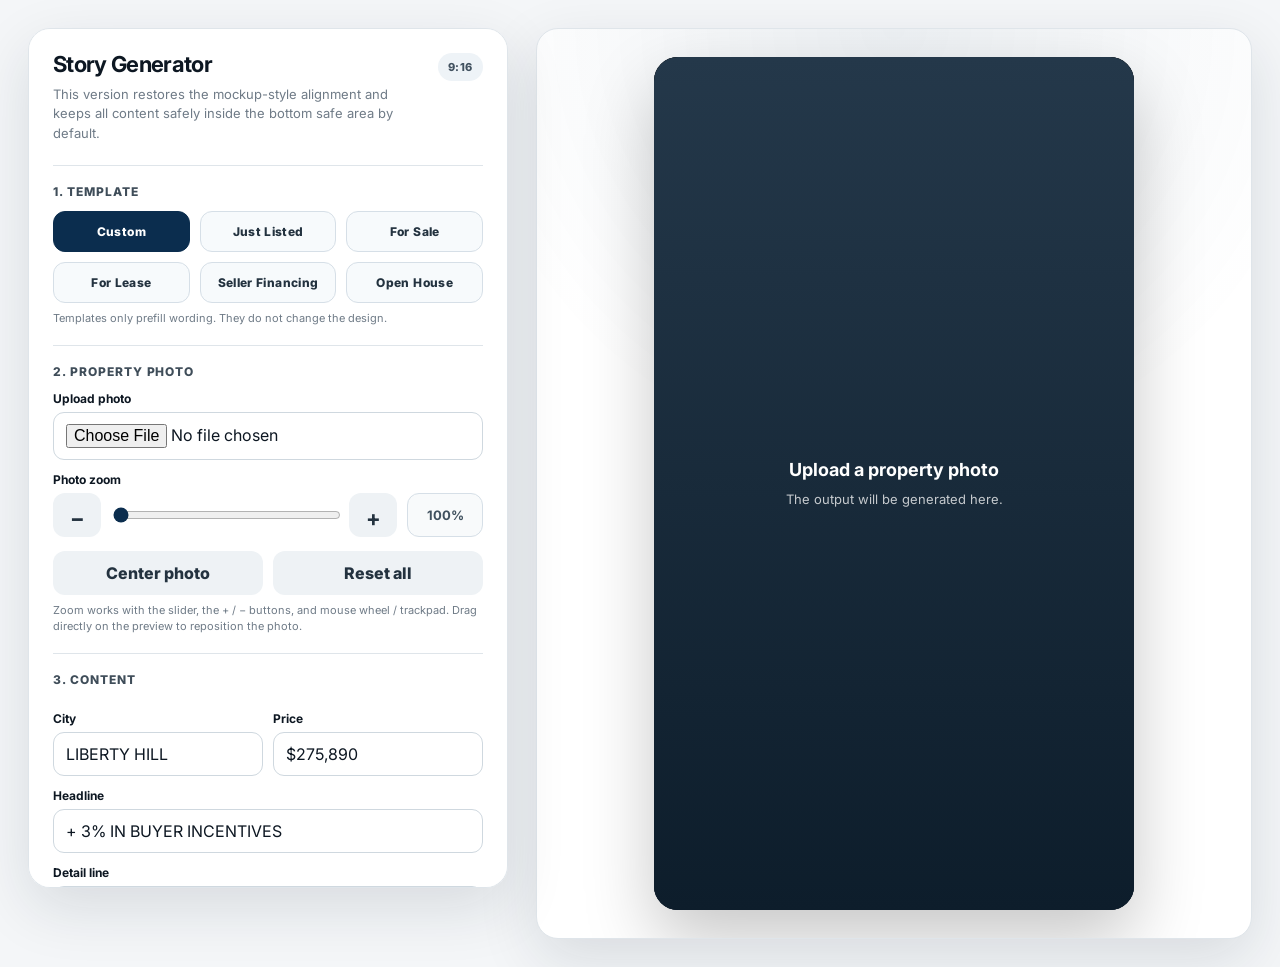
==== story/index.html @ d05a95d7 "Add files via upload" ====
<!doctype html>
<html lang="en">
<head>
  <meta charset="utf-8" />
  <meta name="viewport" content="width=device-width,initial-scale=1,viewport-fit=cover" />
  <meta name="theme-color" content="#071a2d" />
  <title>Story Generator</title>

  <link rel="preconnect" href="https://fonts.googleapis.com">
  <link rel="preconnect" href="https://fonts.gstatic.com" crossorigin>
  <link href="https://fonts.googleapis.com/css2?family=Inter:wght@400;500;600;700;800&family=Cormorant+Garamond:wght@500;600;700&display=swap" rel="stylesheet">

  <style>
    :root{
      --bg:#f4f6f8;
      --panel:#ffffff;
      --ink:#0d1722;
      --muted:#6f7b87;
      --line:#dfe5ea;
      --navy:#071a2d;
      --navy2:#103e68;
      --accent:#0b2d4e;
      --shadow:0 20px 60px rgba(17,32,46,.12);
    }
    *{box-sizing:border-box}
    html,body{margin:0}
    body{
      font-family:Inter,ui-sans-serif,-apple-system,BlinkMacSystemFont,"Segoe UI",Roboto,Helvetica,Arial,sans-serif;
      color:var(--ink);
      background:var(--bg);
    }
    .app{
      min-height:100vh;
      display:grid;
      grid-template-columns:minmax(390px,480px) minmax(420px,1fr);
      gap:28px;
      padding:28px;
      max-width:1600px;
      margin:0 auto;
    }
    .panel,.stage{
      background:var(--panel);
      border:1px solid var(--line);
      border-radius:22px;
      box-shadow:var(--shadow);
    }
    .panel{
      padding:24px;
      align-self:start;
      position:sticky;
      top:20px;
      max-height:calc(100vh - 40px);
      overflow:auto;
    }
    .brand{
      display:flex;
      align-items:flex-start;
      justify-content:space-between;
      gap:16px;
      margin-bottom:22px;
    }
    h1{font-size:22px;line-height:1.08;letter-spacing:-.03em;margin:0 0 8px}
    .sub{color:var(--muted);font-size:13px;line-height:1.5;margin:0}
    .badge{
      background:#eef3f7;color:#425260;border-radius:999px;padding:7px 10px;
      font-size:11px;font-weight:800;white-space:nowrap;letter-spacing:.05em;
    }
    .group{padding:18px 0;border-top:1px solid var(--line)}
    .group:first-of-type{border-top:none;padding-top:4px}
    .group-title{
      font-size:12px;font-weight:800;letter-spacing:.08em;text-transform:uppercase;
      margin:0 0 12px;color:#3f4d59;
    }
    label{display:block;font-size:12px;font-weight:700;margin:12px 0 6px}
    input[type="text"], input[type="file"]{
      width:100%;border:1px solid #cfd8df;border-radius:11px;padding:11px 12px;
      font:inherit;color:var(--ink);background:#fff;outline:none;
    }
    input[type="text"]:focus{
      border-color:#7d96aa;box-shadow:0 0 0 3px rgba(16,62,104,.08);
    }
    input[type="range"]{width:100%;accent-color:var(--accent)}
    .inline{display:grid;grid-template-columns:1fr 1fr;gap:10px}
    .template-grid{display:grid;grid-template-columns:1fr 1fr 1fr;gap:10px}
    .template-btn{
      background:#f7fafc;color:#23323f;border:1px solid #d6dfe7;border-radius:12px;
      padding:12px;text-align:center;font-size:12px;font-weight:800;cursor:pointer;
      letter-spacing:.03em;
    }
    .template-btn.active{background:#0b2d4e;border-color:#0b2d4e;color:#fff}
    .zoom-row{
      display:grid;grid-template-columns:48px 1fr 48px 76px;
      gap:10px;align-items:center;margin-top:6px
    }
    .icon-btn{
      background:#eef2f5;color:#23323f;border-radius:12px;border:0;height:44px;
      font-size:22px;font-weight:700;cursor:pointer;
    }
    .value-chip{
      display:flex;align-items:center;justify-content:center;height:44px;border-radius:12px;
      border:1px solid #d6dfe7;background:#f8fafb;color:#40515f;font-weight:700;font-size:13px;
    }
    .button-row{display:grid;grid-template-columns:1fr 1fr;gap:10px;margin-top:14px}
    button{
      appearance:none;border:0;border-radius:12px;padding:12px 14px;font:inherit;font-weight:800;
      cursor:pointer;transition:.15s ease;
    }
    button:hover{transform:translateY(-1px)}
    .secondary{background:#eef2f5;color:#23323f}
    .color-grid{display:grid;grid-template-columns:80px 1fr;gap:10px 12px;align-items:end}
    .swatch{
      width:100%;height:46px;border:1px solid #cfd8df;border-radius:11px;background:#103e68;
      padding:0;overflow:hidden;cursor:pointer;
    }
    .swatch::-webkit-color-swatch-wrapper{padding:0}
    .swatch::-webkit-color-swatch{border:none;border-radius:10px}
    .swatch::-moz-color-swatch{border:none;border-radius:10px}
    .pill{
      display:inline-flex;align-items:center;justify-content:center;min-height:46px;padding:0 12px;
      border:1px solid #cfd8df;border-radius:11px;background:#f8fafb;color:#41505d;
      font-size:12px;font-weight:700;white-space:nowrap;
    }
    .download{
      width:100%;margin-top:10px;padding:14px 16px;
      background:linear-gradient(135deg,var(--navy),var(--navy2));color:#fff;font-size:15px;
    }
    .hint{margin:8px 0 0;font-size:11px;color:var(--muted);line-height:1.45}
    .stage{
      display:flex;align-items:center;justify-content:center;padding:28px;
      min-height:calc(100vh - 56px);overflow:hidden;
      background:radial-gradient(circle at 50% 0%,rgba(16,62,104,.08),transparent 45%),#fff;
    }
    .canvas-shell{
      position:relative;width:min(100%,480px);aspect-ratio:9/16;background:#101820;
      border-radius:24px;overflow:hidden;box-shadow:0 30px 70px rgba(0,0,0,.22);
      user-select:none;touch-action:none;
    }
    canvas{width:100%;height:100%;display:block;cursor:grab}
    canvas.dragging{cursor:grabbing}
    .empty{
      position:absolute;inset:0;display:grid;place-items:center;padding:36px;color:#fff;text-align:center;
      pointer-events:none;background:linear-gradient(180deg,#24384a,#0d1d2b);
    }
    .empty strong{display:block;font-size:18px;margin-bottom:8px}
    .empty span{font-size:13px;opacity:.75}
    @media (max-width:1040px){
      .app{grid-template-columns:1fr;padding:16px}
      .panel{position:static;max-height:none}
      .stage{min-height:auto;padding:18px}
      .canvas-shell{width:min(100%,420px)}
      .template-grid{grid-template-columns:1fr 1fr}
    }
  </style>
</head>
<body>
  <main class="app">
    <section class="panel">
      <div class="brand">
        <div>
          <h1>Story Generator</h1>
          <p class="sub">This version restores the mockup-style alignment and keeps all content safely inside the bottom safe area by default.</p>
        </div>
        <div class="badge">9:16</div>
      </div>

      <div class="group">
        <div class="group-title">1. Template</div>
        <div class="template-grid">
          <button type="button" class="template-btn active" data-template="custom">Custom</button>
          <button type="button" class="template-btn" data-template="just-listed">Just Listed</button>
          <button type="button" class="template-btn" data-template="for-sale">For Sale</button>
          <button type="button" class="template-btn" data-template="for-lease">For Lease</button>
          <button type="button" class="template-btn" data-template="seller-financing">Seller Financing</button>
          <button type="button" class="template-btn" data-template="open-house">Open House</button>
        </div>
        <p class="hint">Templates only prefill wording. They do not change the design.</p>
      </div>

      <div class="group">
        <div class="group-title">2. Property photo</div>
        <label for="photoInput">Upload photo</label>
        <input id="photoInput" type="file" accept="image/*" />

        <label for="zoom">Photo zoom</label>
        <div class="zoom-row">
          <button class="icon-btn" id="zoomOut" type="button">−</button>
          <input id="zoom" type="range" min="1" max="2.25" step="0.01" value="1" />
          <button class="icon-btn" id="zoomIn" type="button">+</button>
          <div class="value-chip" id="zoomValue">100%</div>
        </div>

        <div class="button-row">
          <button class="secondary" id="centerPhoto" type="button">Center photo</button>
          <button class="secondary" id="resetAll" type="button">Reset all</button>
        </div>
        <p class="hint">Zoom works with the slider, the + / − buttons, and mouse wheel / trackpad. Drag directly on the preview to reposition the photo.</p>
      </div>

      <div class="group">
        <div class="group-title">3. Content</div>
        <div class="inline">
          <div>
            <label for="city">City</label>
            <input id="city" type="text" value="LIBERTY HILL" />
          </div>
          <div>
            <label for="price">Price</label>
            <input id="price" type="text" value="$275,890" />
          </div>
        </div>

        <label for="headline">Headline</label>
        <input id="headline" type="text" value="+ 3% IN BUYER INCENTIVES" />

        <label for="detail">Detail line</label>
        <input id="detail" type="text" value="LOW INTEREST RATE • CLOSINGS COSTS • AND MORE" />

        <label for="cta">Button text (optional)</label>
        <input id="cta" type="text" value="" placeholder="Leave blank for an empty outlined button" />
      </div>

      <div class="group">
        <div class="group-title">4. Gradient colors</div>

        <label for="color1Hex">Top glow hex</label>
        <div class="color-grid">
          <input id="color1Picker" class="swatch" type="color" value="#103E68" />
          <input id="color1Hex" type="text" value="#103E68" />
        </div>

        <label for="color2Hex">Bottom navy hex</label>
        <div class="color-grid">
          <input id="color2Picker" class="swatch" type="color" value="#071A2D" />
          <input id="color2Hex" type="text" value="#071A2D" />
        </div>

        <label>Current gradient</label>
        <div class="pill" id="appliedGradient">#103E68 → #071A2D</div>
      </div>

      <div class="group">
        <div class="group-title">5. Branding</div>
        <label for="logoInput">Logo upload</label>
        <input id="logoInput" type="file" accept="image/png,image/jpeg,image/webp,image/svg+xml" />

        <label for="agent">Name line</label>
        <input id="agent" type="text" value="Michael Mechler, Broker Associate" />

        <label for="phone">Phone line</label>
        <input id="phone" type="text" value="(512) YES-2-OWN" />
        <p class="hint">One logo upload only. All content is positioned within the safe area by default, so there is no separate safe-zone toggle.</p>
      </div>

      <button class="download" id="download" type="button">DOWNLOAD STORY PNG</button>
    </section>

    <section class="stage">
      <div class="canvas-shell">
        <canvas id="storyCanvas" width="1080" height="1920"></canvas>
        <div class="empty" id="emptyState">
          <div>
            <strong>Upload a property photo</strong>
            <span>The output will be generated here.</span>
          </div>
        </div>
      </div>
    </section>
  </main>

  <script>
    const TEMPLATES = {
      'custom': {
        city:'LIBERTY HILL',
        price:'$275,890',
        headline:'+ 3% IN BUYER INCENTIVES',
        detail:'LOW INTEREST RATE • CLOSINGS COSTS • AND MORE',
        cta:''
      },
      'just-listed': {
        city:'AUSTIN',
        price:'$499,000',
        headline:'JUST LISTED',
        detail:'NEW TO MARKET',
        cta:''
      },
      'for-sale': {
        city:'AUSTIN',
        price:'$499,000',
        headline:'+ 3% IN BUYER INCENTIVES',
        detail:'LOW INTEREST RATE • CLOSINGS COSTS • AND MORE',
        cta:''
      },
      'for-lease': {
        city:'AUSTIN',
        price:'$2,995/MO',
        headline:'AVAILABLE FOR LEASE',
        detail:'MOVE-IN READY • FLEXIBLE TERMS • AND MORE',
        cta:''
      },
      'seller-financing': {
        city:'AUSTIN',
        price:'$499,000',
        headline:'SELLER FINANCING AVAILABLE',
        detail:'LOWER RATE • FLEXIBLE TERMS • AND MORE',
        cta:''
      },
      'open-house': {
        city:'AUSTIN',
        price:'$499,000',
        headline:'OPEN HOUSE • SATURDAY 12–2',
        detail:'COME SEE IT IN PERSON',
        cta:''
      }
    };

    const canvas = document.getElementById('storyCanvas');
    const ctx = canvas.getContext('2d', { alpha:false });

    const ui = {
      photoInput:document.getElementById('photoInput'),
      logoInput:document.getElementById('logoInput'),
      zoom:document.getElementById('zoom'),
      zoomIn:document.getElementById('zoomIn'),
      zoomOut:document.getElementById('zoomOut'),
      zoomValue:document.getElementById('zoomValue'),
      city:document.getElementById('city'),
      price:document.getElementById('price'),
      headline:document.getElementById('headline'),
      detail:document.getElementById('detail'),
      cta:document.getElementById('cta'),
      agent:document.getElementById('agent'),
      phone:document.getElementById('phone'),
      color1Picker:document.getElementById('color1Picker'),
      color2Picker:document.getElementById('color2Picker'),
      color1Hex:document.getElementById('color1Hex'),
      color2Hex:document.getElementById('color2Hex'),
      appliedGradient:document.getElementById('appliedGradient'),
      centerPhoto:document.getElementById('centerPhoto'),
      resetAll:document.getElementById('resetAll'),
      download:document.getElementById('download'),
      emptyState:document.getElementById('emptyState'),
      templateButtons:Array.from(document.querySelectorAll('.template-btn'))
    };

    const state = {
      currentTemplate:'custom',
      photo:null,
      logo:null,
      zoom:1,
      offsetX:0,
      offsetY:0,
      dragging:false,
      lastX:0,
      lastY:0,
      color1:'#103E68',
      color2:'#071A2D'
    };

    function loadImageFromFile(file, done){
      if(!file) return;
      const url=URL.createObjectURL(file);
      const img=new Image();
      img.onload=()=>{URL.revokeObjectURL(url);done(img)};
      img.src=url;
    }

    function sanitizeHex(value){
      let v=(value||'').trim().toUpperCase();
      if(!v.startsWith('#')) v='#'+v;
      if(/^#([0-9A-F]{3})$/.test(v)) v='#'+v.slice(1).split('').map(c=>c+c).join('');
      return /^#([0-9A-F]{6})$/.test(v)?v:null;
    }

    function hexToRgb(hex){
      const c=sanitizeHex(hex);
      if(!c) return null;
      return {r:parseInt(c.slice(1,3),16),g:parseInt(c.slice(3,5),16),b:parseInt(c.slice(5,7),16)};
    }

    function rgba(hex,a){
      const rgb=hexToRgb(hex);
      return rgb?`rgba(${rgb.r},${rgb.g},${rgb.b},${a})`:`rgba(16,62,104,${a})`;
    }

    function setZoom(v){
      state.zoom=Math.max(1,Math.min(2.25,v));
      ui.zoom.value=state.zoom;
      ui.zoomValue.textContent=`${Math.round(state.zoom*100)}%`;
      clampOffsets();
      draw();
    }

    function coverMetrics(img){
      const base=Math.max(canvas.width/img.width,canvas.height/img.height);
      const scale=base*state.zoom;
      const w=img.width*scale;
      const h=img.height*scale;
      return {w,h,x:(canvas.width-w)/2+state.offsetX,y:(canvas.height-h)/2+state.offsetY};
    }

    function clampOffsets(){
      if(!state.photo) return;
      const m=coverMetrics(state.photo);
      const maxX=Math.max(0,(m.w-canvas.width)/2);
      const maxY=Math.max(0,(m.h-canvas.height)/2);
      state.offsetX=Math.max(-maxX,Math.min(maxX,state.offsetX));
      state.offsetY=Math.max(-maxY,Math.min(maxY,state.offsetY));
    }

    function fitText(text,maxWidth,startSize,minSize,fontBuilder){
      let size=startSize;
      while(size>minSize){
        ctx.font=fontBuilder(size);
        if(ctx.measureText(text).width<=maxWidth) return size;
        size-=2;
      }
      return minSize;
    }

    function drawLetterSpacedCentered(text,x,y,spacing){
      const chars=[...text];
      const widths=chars.map(ch=>ctx.measureText(ch).width);
      const total=widths.reduce((a,b)=>a+b,0)+spacing*Math.max(0,chars.length-1);
      let cursor=x-total/2;
      for(let i=0;i<chars.length;i++){
        ctx.fillText(chars[i],cursor,y);
        cursor+=widths[i]+spacing;
      }
    }

    function drawLetterSpacedLeft(text,x,y,spacing){
      const chars=[...text];
      let cursor=x;
      for(let i=0;i<chars.length;i++){
        const ch=chars[i];
        ctx.fillText(ch,cursor,y);
        cursor+=ctx.measureText(ch).width+spacing;
      }
    }

    function roundedRect(x,y,w,h,r){
      const rr=Math.min(r,w/2,h/2);
      ctx.beginPath();
      ctx.moveTo(x+rr,y);
      ctx.arcTo(x+w,y,x+w,y+h,rr);
      ctx.arcTo(x+w,y+h,x,y+h,rr);
      ctx.arcTo(x,y+h,x,y,rr);
      ctx.arcTo(x,y,x+w,y,rr);
      ctx.closePath();
    }

    function drawLogo(img, centerX, topY, maxW, maxH){
      if(!img) return topY;
      const scale=Math.min(maxW/img.width, maxH/img.height, 1);
      const w=img.width*scale, h=img.height*scale;
      ctx.drawImage(img, centerX-w/2, topY, w, h);
      return topY+h;
    }

    function draw(){
      ctx.clearRect(0,0,canvas.width,canvas.height);

      if(state.photo){
        clampOffsets();
        const m=coverMetrics(state.photo);
        ctx.drawImage(state.photo,m.x,m.y,m.w,m.h);
      } else {
        ctx.fillStyle='#000';
        ctx.fillRect(0,0,canvas.width,canvas.height);
      }

      // subtle full-frame wash
      const wash=ctx.createLinearGradient(0,0,0,canvas.height);
      wash.addColorStop(0,'rgba(0,0,0,.03)');
      wash.addColorStop(.52,'rgba(0,0,0,.06)');
      wash.addColorStop(.74,'rgba(3,9,15,.14)');
      wash.addColorStop(1,'rgba(3,9,15,.24)');
      ctx.fillStyle=wash;
      ctx.fillRect(0,0,canvas.width,canvas.height);

      // lower-third gradient tuned closer to the mockup
      const grad=ctx.createLinearGradient(0,930,0,1920);
      grad.addColorStop(0, rgba(state.color1,0));
      grad.addColorStop(.14, rgba(state.color1,.03));
      grad.addColorStop(.31, rgba(state.color1,.13));
      grad.addColorStop(.50, rgba(state.color1,.27));
      grad.addColorStop(.72, rgba(state.color2,.58));
      grad.addColorStop(1, rgba(state.color2,.88));
      ctx.fillStyle=grad;
      ctx.fillRect(0,930,1080,990);

      const leftGlow = ctx.createRadialGradient(210,1455,50,210,1455,380);
      leftGlow.addColorStop(0, rgba(state.color1,.34));
      leftGlow.addColorStop(.35, rgba(state.color1,.19));
      leftGlow.addColorStop(1, rgba(state.color1,0));
      ctx.fillStyle=leftGlow;
      ctx.fillRect(0,1020,520,680);

      const centerGlow = ctx.createRadialGradient(540,1390,150,540,1390,560);
      centerGlow.addColorStop(0,'rgba(255,255,255,.04)');
      centerGlow.addColorStop(1,'rgba(255,255,255,0)');
      ctx.fillStyle=centerGlow;
      ctx.fillRect(0,1040,1080,760);

      const rightGlow = ctx.createRadialGradient(890,1450,60,890,1450,390);
      rightGlow.addColorStop(0, rgba(state.color1,.28));
      rightGlow.addColorStop(.35, rgba(state.color1,.16));
      rightGlow.addColorStop(1, rgba(state.color1,0));
      ctx.fillStyle=rightGlow;
      ctx.fillRect(560,1020,520,700);

      const leftX = 84;
      ctx.fillStyle='#fff';
      ctx.textAlign='left';
      ctx.textBaseline='alphabetic';

      // City — left aligned, tracked like the mockup
      const city = ui.city.value.trim().toUpperCase();
      const citySize = fitText(city, 760, 36, 24, s=>`500 ${s}px Inter, Arial, sans-serif`);
      ctx.font = `500 ${citySize}px Inter, Arial, sans-serif`;
      drawLetterSpacedLeft(city, leftX, 1122, 8.5);

      // Price — elegant and left aligned
      const price = ui.price.value.trim();
      const priceSize = fitText(price, 800, 128, 76, s=>`600 ${s}px "Cormorant Garamond", Georgia, serif`);
      ctx.font = `600 ${priceSize}px "Cormorant Garamond", Georgia, serif`;
      ctx.fillText(price, leftX, 1288);

      // Headline — left aligned, tighter and bolder like the mockup
      const headline = ui.headline.value.trim().toUpperCase();
      const headlineSize = fitText(headline, 930, 49, 28, s=>`800 ${s}px Inter, Arial, sans-serif`);
      ctx.font = `800 ${headlineSize}px Inter, Arial, sans-serif`;
      ctx.fillText(headline, leftX, 1418);

      // Detail line — left aligned, more deliberate tracking
      const detail = ui.detail.value.trim().toUpperCase();
      const detailSize = fitText(detail, 945, 24, 16, s=>`500 ${s}px Inter, Arial, sans-serif`);
      ctx.font = `500 ${detailSize}px Inter, Arial, sans-serif`;
      drawLetterSpacedLeft(detail, leftX, 1478, 3.15);

      // Button — wide outlined capsule, centered, like mockup
      ctx.strokeStyle='rgba(255,255,255,.93)';
      ctx.lineWidth=3;
      const bw = 820, bh = 78, bx = (1080-bw)/2, by = 1528;
      roundedRect(bx,by,bw,bh,39);
      ctx.stroke();

      const cta = ui.cta.value.trim().toUpperCase();
      if(cta){
        ctx.fillStyle='#fff';
        ctx.font='700 25px Inter, Arial, sans-serif';
        drawLetterSpacedCentered(cta, 540, 1578, 2);
      }

      // Single logo upload — centered row
      let brandY = 1640;
      if(state.logo){
        brandY = drawLogo(state.logo, 540, brandY, 860, 150) + 24;
      }

      // Name and phone — same serif family for a cleaner match
      const agent = ui.agent.value.trim();
      if(agent){
        const agentSize = fitText(agent, 860, 33, 24, s=>`500 ${s}px "Cormorant Garamond", Georgia, serif`);
        ctx.font = `500 ${agentSize}px "Cormorant Garamond", Georgia, serif`;
        ctx.textAlign='center';
        ctx.fillText(agent, 540, brandY + 4);
        brandY += 48;
      }

      const phone = ui.phone.value.trim();
      if(phone){
        const phoneSize = fitText(phone, 760, 30, 22, s=>`500 ${s}px "Cormorant Garamond", Georgia, serif`);
        ctx.font = `500 ${phoneSize}px "Cormorant Garamond", Georgia, serif`;
        ctx.fillText(phone, 540, brandY + 2);
      }
    }

    function applyTemplate(name){
      const tpl=TEMPLATES[name];
      if(!tpl) return;
      state.currentTemplate=name;
      ui.templateButtons.forEach(btn=>btn.classList.toggle('active', btn.dataset.template===name));
      ui.city.value=tpl.city;
      ui.price.value=tpl.price;
      ui.headline.value=tpl.headline;
      ui.detail.value=tpl.detail;
      ui.cta.value=tpl.cta;
      draw();
    }

    function applyColors(c1,c2){
      const a=sanitizeHex(c1)||'#103E68';
      const b=sanitizeHex(c2)||'#071A2D';
      state.color1=a;
      state.color2=b;
      ui.color1Hex.value=a;
      ui.color2Hex.value=b;
      ui.color1Picker.value=a;
      ui.color2Picker.value=b;
      ui.appliedGradient.textContent=`${a} → ${b}`;
      ui.appliedGradient.style.background=`linear-gradient(90deg, ${a}22, ${b}33)`;
      draw();
    }

    ui.templateButtons.forEach(btn=>btn.addEventListener('click',()=>applyTemplate(btn.dataset.template)));

    ui.photoInput.addEventListener('change',e=>{
      loadImageFromFile(e.target.files[0],img=>{
        state.photo=img;
        state.offsetX=0;
        state.offsetY=0;
        setZoom(1);
        ui.emptyState.style.display='none';
      });
    });

    ui.logoInput.addEventListener('change',e=>{
      loadImageFromFile(e.target.files[0],img=>{state.logo=img;draw()});
    });

    ['city','price','headline','detail','cta','agent','phone'].forEach(id=>{
      ui[id].addEventListener('input',draw);
    });

    ui.zoom.addEventListener('input',()=>setZoom(parseFloat(ui.zoom.value)));
    ui.zoomIn.addEventListener('click',()=>setZoom(state.zoom+.1));
    ui.zoomOut.addEventListener('click',()=>setZoom(state.zoom-.1));

    ui.centerPhoto.addEventListener('click',()=>{
      state.offsetX=0;
      state.offsetY=0;
      draw();
    });

    ui.color1Picker.addEventListener('input',()=>applyColors(ui.color1Picker.value,state.color2));
    ui.color2Picker.addEventListener('input',()=>applyColors(state.color1,ui.color2Picker.value));
    ui.color1Hex.addEventListener('blur',()=>applyColors(ui.color1Hex.value,state.color2));
    ui.color2Hex.addEventListener('blur',()=>applyColors(state.color1,ui.color2Hex.value));

    ui.resetAll.addEventListener('click',()=>{
      state.offsetX=0;
      state.offsetY=0;
      applyTemplate('custom');
      applyColors('#103E68','#071A2D');
      ui.agent.value='Michael Mechler, Broker Associate';
      ui.phone.value='(512) YES-2-OWN';
      setZoom(1);
      draw();
    });

    function canvasPoint(e){
      const r=canvas.getBoundingClientRect();
      return {
        x:(e.clientX-r.left)*(canvas.width/r.width),
        y:(e.clientY-r.top)*(canvas.height/r.height)
      };
    }

    canvas.addEventListener('pointerdown',e=>{
      if(!state.photo) return;
      canvas.setPointerCapture(e.pointerId);
      const p=canvasPoint(e);
      state.dragging=true;
      state.lastX=p.x;
      state.lastY=p.y;
      canvas.classList.add('dragging');
    });

    canvas.addEventListener('pointermove',e=>{
      if(!state.dragging) return;
      const p=canvasPoint(e);
      state.offsetX+=p.x-state.lastX;
      state.offsetY+=p.y-state.lastY;
      state.lastX=p.x;
      state.lastY=p.y;
      clampOffsets();
      draw();
    });

    function endDrag(e){
      state.dragging=false;
      canvas.classList.remove('dragging');
      try{canvas.releasePointerCapture(e.pointerId)}catch{}
    }
    canvas.addEventListener('pointerup',endDrag);
    canvas.addEventListener('pointercancel',endDrag);

    canvas.addEventListener('wheel',e=>{
      if(!state.photo) return;
      e.preventDefault();
      setZoom(state.zoom + (e.deltaY>0 ? -.04 : .04));
    }, {passive:false});

    ui.download.addEventListener('click',()=>{
      if(!state.photo){
        alert('Upload a property photo first.');
        return;
      }
      const link=document.createElement('a');
      const safeCity=(ui.city.value||'property').trim().toLowerCase().replace(/[^a-z0-9]+/g,'-').replace(/^-|-$/g,'');
      link.download=`${safeCity || 'property'}-${state.currentTemplate}-story.png`;
      link.href=canvas.toDataURL('image/png',1);
      link.click();
    });

    applyColors('#103E68','#071A2D');
    applyTemplate('custom');
    setZoom(1);
    document.fonts.ready.then(draw);
  </script>
</body>
</html>
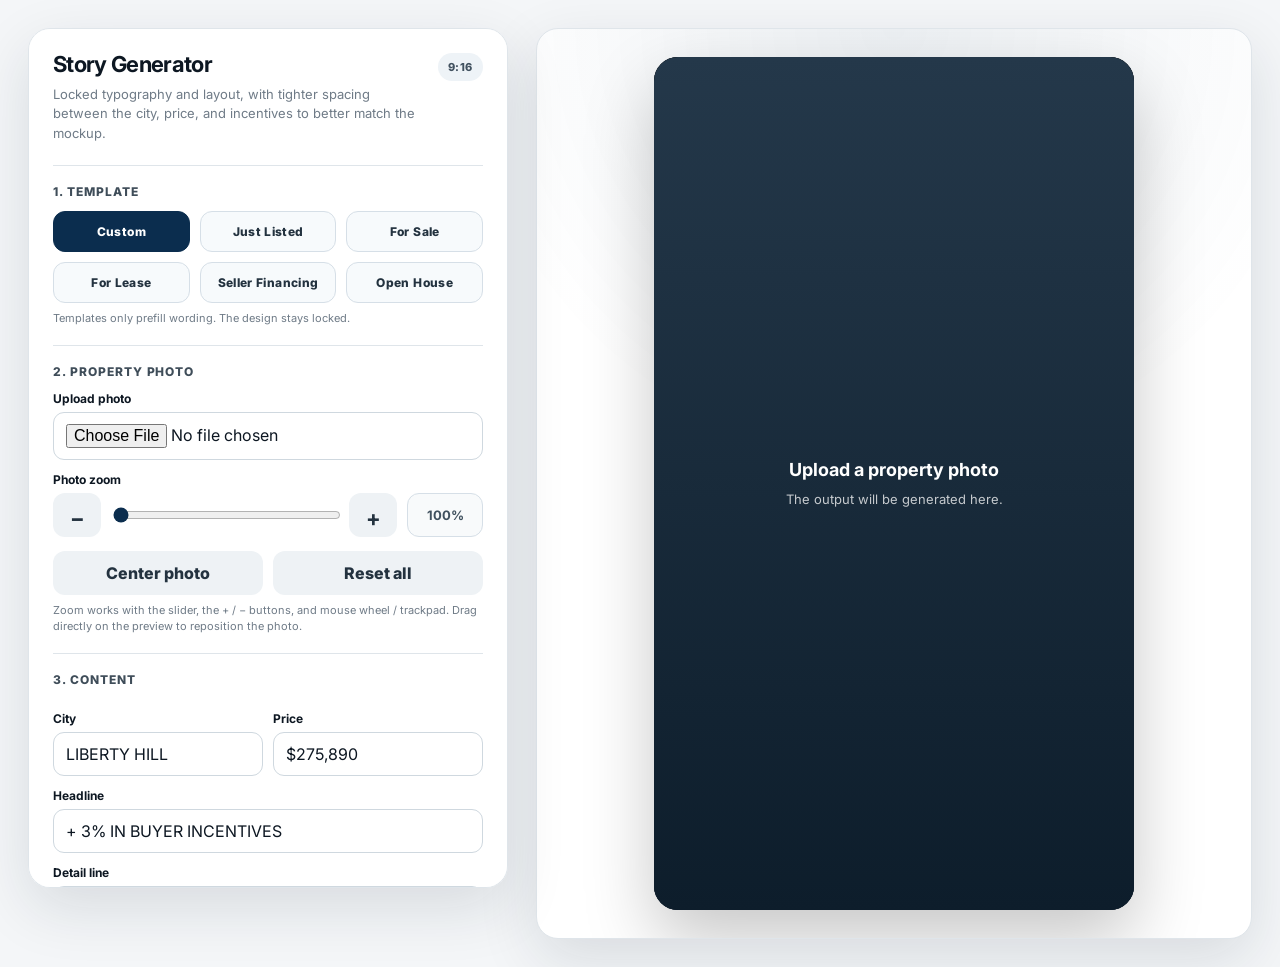
==== commit 94b7896f: "Add files via upload" ====
--- a/story/index.html
+++ b/story/index.html
@@ -158,7 +158,7 @@
       <div class="brand">
         <div>
           <h1>Story Generator</h1>
-          <p class="sub">This version restores the mockup-style alignment and keeps all content safely inside the bottom safe area by default.</p>
+          <p class="sub">Locked typography and layout, with tighter spacing between the city, price, and incentives to better match the mockup.</p>
         </div>
         <div class="badge">9:16</div>
       </div>
@@ -173,7 +173,7 @@
           <button type="button" class="template-btn" data-template="seller-financing">Seller Financing</button>
           <button type="button" class="template-btn" data-template="open-house">Open House</button>
         </div>
-        <p class="hint">Templates only prefill wording. They do not change the design.</p>
+        <p class="hint">Templates only prefill wording. The design stays locked.</p>
       </div>
 
       <div class="group">
@@ -248,7 +248,7 @@
 
         <label for="phone">Phone line</label>
         <input id="phone" type="text" value="(512) YES-2-OWN" />
-        <p class="hint">One logo upload only. All content is positioned within the safe area by default, so there is no separate safe-zone toggle.</p>
+        <p class="hint">One logo upload only. Content is kept inside the safe area by default.</p>
       </div>
 
       <button class="download" id="download" type="button">DOWNLOAD STORY PNG</button>
@@ -469,7 +469,6 @@
         ctx.fillRect(0,0,canvas.width,canvas.height);
       }
 
-      // subtle full-frame wash
       const wash=ctx.createLinearGradient(0,0,0,canvas.height);
       wash.addColorStop(0,'rgba(0,0,0,.03)');
       wash.addColorStop(.52,'rgba(0,0,0,.06)');
@@ -478,7 +477,6 @@
       ctx.fillStyle=wash;
       ctx.fillRect(0,0,canvas.width,canvas.height);
 
-      // lower-third gradient tuned closer to the mockup
       const grad=ctx.createLinearGradient(0,930,0,1920);
       grad.addColorStop(0, rgba(state.color1,0));
       grad.addColorStop(.14, rgba(state.color1,.03));
@@ -514,34 +512,34 @@
       ctx.textAlign='left';
       ctx.textBaseline='alphabetic';
 
-      // City — left aligned, tracked like the mockup
+      // CITY — moved down closer to price.
       const city = ui.city.value.trim().toUpperCase();
-      const citySize = fitText(city, 760, 36, 24, s=>`500 ${s}px Inter, Arial, sans-serif`);
+      const citySize = fitText(city, 760, 35, 24, s=>`500 ${s}px Inter, Arial, sans-serif`);
       ctx.font = `500 ${citySize}px Inter, Arial, sans-serif`;
-      drawLetterSpacedLeft(city, leftX, 1122, 8.5);
-
-      // Price — elegant and left aligned
+      drawLetterSpacedLeft(city, leftX, 1180, 8);
+
+      // PRICE — kept elegant, and moved closer to incentives.
       const price = ui.price.value.trim();
-      const priceSize = fitText(price, 800, 128, 76, s=>`600 ${s}px "Cormorant Garamond", Georgia, serif`);
+      const priceSize = fitText(price, 800, 122, 76, s=>`600 ${s}px "Cormorant Garamond", Georgia, serif`);
       ctx.font = `600 ${priceSize}px "Cormorant Garamond", Georgia, serif`;
-      ctx.fillText(price, leftX, 1288);
-
-      // Headline — left aligned, tighter and bolder like the mockup
+      ctx.fillText(price, leftX, 1315);
+
+      // HEADLINE — pulled upward slightly closer to price.
       const headline = ui.headline.value.trim().toUpperCase();
       const headlineSize = fitText(headline, 930, 49, 28, s=>`800 ${s}px Inter, Arial, sans-serif`);
       ctx.font = `800 ${headlineSize}px Inter, Arial, sans-serif`;
-      ctx.fillText(headline, leftX, 1418);
-
-      // Detail line — left aligned, more deliberate tracking
+      ctx.fillText(headline, leftX, 1450);
+
+      // DETAIL
       const detail = ui.detail.value.trim().toUpperCase();
       const detailSize = fitText(detail, 945, 24, 16, s=>`500 ${s}px Inter, Arial, sans-serif`);
       ctx.font = `500 ${detailSize}px Inter, Arial, sans-serif`;
-      drawLetterSpacedLeft(detail, leftX, 1478, 3.15);
-
-      // Button — wide outlined capsule, centered, like mockup
+      drawLetterSpacedLeft(detail, leftX, 1508, 3.0);
+
+      // BUTTON
       ctx.strokeStyle='rgba(255,255,255,.93)';
       ctx.lineWidth=3;
-      const bw = 820, bh = 78, bx = (1080-bw)/2, by = 1528;
+      const bw = 820, bh = 78, bx = (1080-bw)/2, by = 1560;
       roundedRect(bx,by,bw,bh,39);
       ctx.stroke();
 
@@ -549,30 +547,30 @@
       if(cta){
         ctx.fillStyle='#fff';
         ctx.font='700 25px Inter, Arial, sans-serif';
-        drawLetterSpacedCentered(cta, 540, 1578, 2);
-      }
-
-      // Single logo upload — centered row
-      let brandY = 1640;
+        drawLetterSpacedCentered(cta, 540, 1610, 2);
+      }
+
+      // LOGO
+      let brandY = 1670;
       if(state.logo){
-        brandY = drawLogo(state.logo, 540, brandY, 860, 150) + 24;
-      }
-
-      // Name and phone — same serif family for a cleaner match
+        brandY = drawLogo(state.logo, 540, brandY, 860, 145) + 22;
+      }
+
+      // NAME / PHONE — cleaner sans serif treatment
+      ctx.textAlign='center';
       const agent = ui.agent.value.trim();
       if(agent){
-        const agentSize = fitText(agent, 860, 33, 24, s=>`500 ${s}px "Cormorant Garamond", Georgia, serif`);
-        ctx.font = `500 ${agentSize}px "Cormorant Garamond", Georgia, serif`;
-        ctx.textAlign='center';
-        ctx.fillText(agent, 540, brandY + 4);
-        brandY += 48;
+        const agentSize = fitText(agent, 850, 28, 22, s=>`500 ${s}px Inter, Arial, sans-serif`);
+        ctx.font = `500 ${agentSize}px Inter, Arial, sans-serif`;
+        ctx.fillText(agent, 540, brandY + 8);
+        brandY += 44;
       }
 
       const phone = ui.phone.value.trim();
       if(phone){
-        const phoneSize = fitText(phone, 760, 30, 22, s=>`500 ${s}px "Cormorant Garamond", Georgia, serif`);
-        ctx.font = `500 ${phoneSize}px "Cormorant Garamond", Georgia, serif`;
-        ctx.fillText(phone, 540, brandY + 2);
+        const phoneSize = fitText(phone, 740, 26, 20, s=>`500 ${s}px Inter, Arial, sans-serif`);
+        ctx.font = `500 ${phoneSize}px Inter, Arial, sans-serif`;
+        drawLetterSpacedCentered(phone, 540, brandY + 8, 1.8);
       }
     }
 
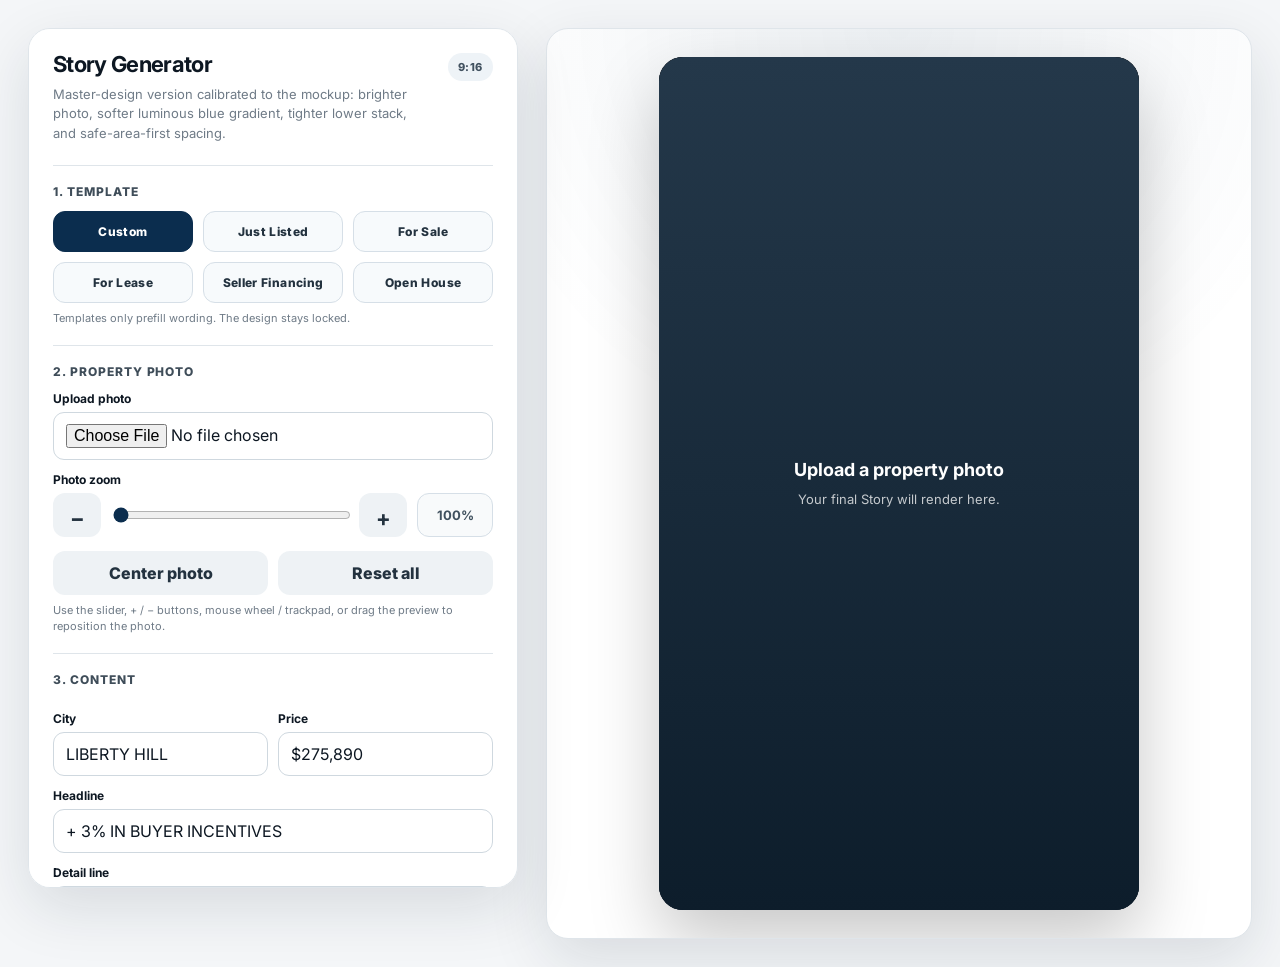
==== commit 1ab25f86: "Add files via upload" ====
--- a/story/index.html
+++ b/story/index.html
@@ -3,12 +3,12 @@
 <head>
   <meta charset="utf-8" />
   <meta name="viewport" content="width=device-width,initial-scale=1,viewport-fit=cover" />
-  <meta name="theme-color" content="#071a2d" />
+  <meta name="theme-color" content="#071A2D" />
   <title>Story Generator</title>
 
   <link rel="preconnect" href="https://fonts.googleapis.com">
   <link rel="preconnect" href="https://fonts.gstatic.com" crossorigin>
-  <link href="https://fonts.googleapis.com/css2?family=Inter:wght@400;500;600;700;800&family=Cormorant+Garamond:wght@500;600;700&display=swap" rel="stylesheet">
+  <link href="https://fonts.googleapis.com/css2?family=Inter:wght@400;500;600;700;800&family=Bodoni+Moda:opsz,wght@6..96,500;6..96,600&display=swap" rel="stylesheet">
 
   <style>
     :root{
@@ -17,9 +17,8 @@
       --ink:#0d1722;
       --muted:#6f7b87;
       --line:#dfe5ea;
-      --navy:#071a2d;
-      --navy2:#103e68;
-      --accent:#0b2d4e;
+      --navy:#071A2D;
+      --blue:#103E68;
       --shadow:0 20px 60px rgba(17,32,46,.12);
     }
     *{box-sizing:border-box}
@@ -32,7 +31,7 @@
     .app{
       min-height:100vh;
       display:grid;
-      grid-template-columns:minmax(390px,480px) minmax(420px,1fr);
+      grid-template-columns:minmax(390px,490px) minmax(420px,1fr);
       gap:28px;
       padding:28px;
       max-width:1600px;
@@ -59,90 +58,241 @@
       gap:16px;
       margin-bottom:22px;
     }
-    h1{font-size:22px;line-height:1.08;letter-spacing:-.03em;margin:0 0 8px}
-    .sub{color:var(--muted);font-size:13px;line-height:1.5;margin:0}
+    h1{
+      margin:0 0 8px;
+      font-size:22px;
+      line-height:1.08;
+      letter-spacing:-.03em;
+    }
+    .sub{
+      margin:0;
+      color:var(--muted);
+      font-size:13px;
+      line-height:1.5;
+    }
     .badge{
-      background:#eef3f7;color:#425260;border-radius:999px;padding:7px 10px;
-      font-size:11px;font-weight:800;white-space:nowrap;letter-spacing:.05em;
-    }
-    .group{padding:18px 0;border-top:1px solid var(--line)}
-    .group:first-of-type{border-top:none;padding-top:4px}
+      background:#eef3f7;
+      color:#425260;
+      border-radius:999px;
+      padding:7px 10px;
+      font-size:11px;
+      font-weight:800;
+      letter-spacing:.05em;
+      white-space:nowrap;
+    }
+    .group{
+      padding:18px 0;
+      border-top:1px solid var(--line);
+    }
+    .group:first-of-type{
+      border-top:none;
+      padding-top:4px;
+    }
     .group-title{
-      font-size:12px;font-weight:800;letter-spacing:.08em;text-transform:uppercase;
-      margin:0 0 12px;color:#3f4d59;
-    }
-    label{display:block;font-size:12px;font-weight:700;margin:12px 0 6px}
+      margin:0 0 12px;
+      font-size:12px;
+      font-weight:800;
+      letter-spacing:.08em;
+      text-transform:uppercase;
+      color:#3f4d59;
+    }
+    label{
+      display:block;
+      margin:12px 0 6px;
+      font-size:12px;
+      font-weight:700;
+    }
     input[type="text"], input[type="file"]{
-      width:100%;border:1px solid #cfd8df;border-radius:11px;padding:11px 12px;
-      font:inherit;color:var(--ink);background:#fff;outline:none;
+      width:100%;
+      border:1px solid #cfd8df;
+      border-radius:11px;
+      padding:11px 12px;
+      font:inherit;
+      color:var(--ink);
+      background:#fff;
+      outline:none;
     }
     input[type="text"]:focus{
-      border-color:#7d96aa;box-shadow:0 0 0 3px rgba(16,62,104,.08);
-    }
-    input[type="range"]{width:100%;accent-color:var(--accent)}
-    .inline{display:grid;grid-template-columns:1fr 1fr;gap:10px}
-    .template-grid{display:grid;grid-template-columns:1fr 1fr 1fr;gap:10px}
+      border-color:#7d96aa;
+      box-shadow:0 0 0 3px rgba(16,62,104,.08);
+    }
+    input[type="range"]{
+      width:100%;
+      accent-color:#0b2d4e;
+    }
+    .inline{
+      display:grid;
+      grid-template-columns:1fr 1fr;
+      gap:10px;
+    }
+    .template-grid{
+      display:grid;
+      grid-template-columns:1fr 1fr 1fr;
+      gap:10px;
+    }
     .template-btn{
-      background:#f7fafc;color:#23323f;border:1px solid #d6dfe7;border-radius:12px;
-      padding:12px;text-align:center;font-size:12px;font-weight:800;cursor:pointer;
+      background:#f7fafc;
+      color:#23323f;
+      border:1px solid #d6dfe7;
+      border-radius:12px;
+      padding:12px;
+      text-align:center;
+      font-size:12px;
+      font-weight:800;
       letter-spacing:.03em;
-    }
-    .template-btn.active{background:#0b2d4e;border-color:#0b2d4e;color:#fff}
+      cursor:pointer;
+    }
+    .template-btn.active{
+      background:#0b2d4e;
+      border-color:#0b2d4e;
+      color:#fff;
+    }
     .zoom-row{
-      display:grid;grid-template-columns:48px 1fr 48px 76px;
-      gap:10px;align-items:center;margin-top:6px
+      display:grid;
+      grid-template-columns:48px 1fr 48px 76px;
+      gap:10px;
+      align-items:center;
+      margin-top:6px;
     }
     .icon-btn{
-      background:#eef2f5;color:#23323f;border-radius:12px;border:0;height:44px;
-      font-size:22px;font-weight:700;cursor:pointer;
+      background:#eef2f5;
+      color:#23323f;
+      border-radius:12px;
+      border:0;
+      height:44px;
+      font-size:22px;
+      font-weight:700;
+      cursor:pointer;
     }
     .value-chip{
-      display:flex;align-items:center;justify-content:center;height:44px;border-radius:12px;
-      border:1px solid #d6dfe7;background:#f8fafb;color:#40515f;font-weight:700;font-size:13px;
-    }
-    .button-row{display:grid;grid-template-columns:1fr 1fr;gap:10px;margin-top:14px}
+      display:flex;
+      align-items:center;
+      justify-content:center;
+      height:44px;
+      border-radius:12px;
+      border:1px solid #d6dfe7;
+      background:#f8fafb;
+      color:#40515f;
+      font-weight:700;
+      font-size:13px;
+    }
+    .button-row{
+      display:grid;
+      grid-template-columns:1fr 1fr;
+      gap:10px;
+      margin-top:14px;
+    }
     button{
-      appearance:none;border:0;border-radius:12px;padding:12px 14px;font:inherit;font-weight:800;
-      cursor:pointer;transition:.15s ease;
+      appearance:none;
+      border:0;
+      border-radius:12px;
+      padding:12px 14px;
+      font:inherit;
+      font-weight:800;
+      cursor:pointer;
+      transition:.15s ease;
     }
     button:hover{transform:translateY(-1px)}
-    .secondary{background:#eef2f5;color:#23323f}
-    .color-grid{display:grid;grid-template-columns:80px 1fr;gap:10px 12px;align-items:end}
+    .secondary{
+      background:#eef2f5;
+      color:#23323f;
+    }
+    .color-grid{
+      display:grid;
+      grid-template-columns:80px 1fr;
+      gap:10px 12px;
+      align-items:end;
+    }
     .swatch{
-      width:100%;height:46px;border:1px solid #cfd8df;border-radius:11px;background:#103e68;
-      padding:0;overflow:hidden;cursor:pointer;
+      width:100%;
+      height:46px;
+      border:1px solid #cfd8df;
+      border-radius:11px;
+      background:#103E68;
+      padding:0;
+      overflow:hidden;
+      cursor:pointer;
     }
     .swatch::-webkit-color-swatch-wrapper{padding:0}
     .swatch::-webkit-color-swatch{border:none;border-radius:10px}
     .swatch::-moz-color-swatch{border:none;border-radius:10px}
     .pill{
-      display:inline-flex;align-items:center;justify-content:center;min-height:46px;padding:0 12px;
-      border:1px solid #cfd8df;border-radius:11px;background:#f8fafb;color:#41505d;
-      font-size:12px;font-weight:700;white-space:nowrap;
+      display:inline-flex;
+      align-items:center;
+      justify-content:center;
+      min-height:46px;
+      padding:0 12px;
+      border:1px solid #cfd8df;
+      border-radius:11px;
+      background:#f8fafb;
+      color:#41505d;
+      font-size:12px;
+      font-weight:700;
+      white-space:nowrap;
     }
     .download{
-      width:100%;margin-top:10px;padding:14px 16px;
-      background:linear-gradient(135deg,var(--navy),var(--navy2));color:#fff;font-size:15px;
-    }
-    .hint{margin:8px 0 0;font-size:11px;color:var(--muted);line-height:1.45}
+      width:100%;
+      margin-top:10px;
+      padding:14px 16px;
+      background:linear-gradient(135deg,var(--navy),var(--blue));
+      color:#fff;
+      font-size:15px;
+    }
+    .hint{
+      margin:8px 0 0;
+      font-size:11px;
+      color:var(--muted);
+      line-height:1.45;
+    }
     .stage{
-      display:flex;align-items:center;justify-content:center;padding:28px;
-      min-height:calc(100vh - 56px);overflow:hidden;
-      background:radial-gradient(circle at 50% 0%,rgba(16,62,104,.08),transparent 45%),#fff;
+      display:flex;
+      align-items:center;
+      justify-content:center;
+      padding:28px;
+      min-height:calc(100vh - 56px);
+      overflow:hidden;
+      background:
+        radial-gradient(circle at 50% 0%,rgba(16,62,104,.08),transparent 45%),
+        #fff;
     }
     .canvas-shell{
-      position:relative;width:min(100%,480px);aspect-ratio:9/16;background:#101820;
-      border-radius:24px;overflow:hidden;box-shadow:0 30px 70px rgba(0,0,0,.22);
-      user-select:none;touch-action:none;
-    }
-    canvas{width:100%;height:100%;display:block;cursor:grab}
+      position:relative;
+      width:min(100%,480px);
+      aspect-ratio:9/16;
+      background:#101820;
+      border-radius:24px;
+      overflow:hidden;
+      box-shadow:0 30px 70px rgba(0,0,0,.22);
+      user-select:none;
+      touch-action:none;
+    }
+    canvas{
+      width:100%;
+      height:100%;
+      display:block;
+      cursor:grab;
+    }
     canvas.dragging{cursor:grabbing}
     .empty{
-      position:absolute;inset:0;display:grid;place-items:center;padding:36px;color:#fff;text-align:center;
-      pointer-events:none;background:linear-gradient(180deg,#24384a,#0d1d2b);
-    }
-    .empty strong{display:block;font-size:18px;margin-bottom:8px}
-    .empty span{font-size:13px;opacity:.75}
+      position:absolute;
+      inset:0;
+      display:grid;
+      place-items:center;
+      padding:36px;
+      color:#fff;
+      text-align:center;
+      pointer-events:none;
+      background:linear-gradient(180deg,#24384a,#0d1d2b);
+    }
+    .empty strong{
+      display:block;
+      font-size:18px;
+      margin-bottom:8px;
+    }
+    .empty span{
+      font-size:13px;
+      opacity:.75;
+    }
     @media (max-width:1040px){
       .app{grid-template-columns:1fr;padding:16px}
       .panel{position:static;max-height:none}
@@ -158,7 +308,7 @@
       <div class="brand">
         <div>
           <h1>Story Generator</h1>
-          <p class="sub">Locked typography and layout, with tighter spacing between the city, price, and incentives to better match the mockup.</p>
+          <p class="sub">Master-design version calibrated to the mockup: brighter photo, softer luminous blue gradient, tighter lower stack, and safe-area-first spacing.</p>
         </div>
         <div class="badge">9:16</div>
       </div>
@@ -193,7 +343,7 @@
           <button class="secondary" id="centerPhoto" type="button">Center photo</button>
           <button class="secondary" id="resetAll" type="button">Reset all</button>
         </div>
-        <p class="hint">Zoom works with the slider, the + / − buttons, and mouse wheel / trackpad. Drag directly on the preview to reposition the photo.</p>
+        <p class="hint">Use the slider, + / − buttons, mouse wheel / trackpad, or drag the preview to reposition the photo.</p>
       </div>
 
       <div class="group">
@@ -216,13 +366,13 @@
         <input id="detail" type="text" value="LOW INTEREST RATE • CLOSINGS COSTS • AND MORE" />
 
         <label for="cta">Button text (optional)</label>
-        <input id="cta" type="text" value="" placeholder="Leave blank for an empty outlined button" />
+        <input id="cta" type="text" value="" placeholder="Leave blank for the empty outlined button look" />
       </div>
 
       <div class="group">
         <div class="group-title">4. Gradient colors</div>
 
-        <label for="color1Hex">Top glow hex</label>
+        <label for="color1Hex">Upper blue glow hex</label>
         <div class="color-grid">
           <input id="color1Picker" class="swatch" type="color" value="#103E68" />
           <input id="color1Hex" type="text" value="#103E68" />
@@ -236,6 +386,7 @@
 
         <label>Current gradient</label>
         <div class="pill" id="appliedGradient">#103E68 → #071A2D</div>
+        <p class="hint">This version uses a much softer gradient structure closer to the mockup: luminous blue behind the text, then deeper navy at the very bottom.</p>
       </div>
 
       <div class="group">
@@ -248,7 +399,7 @@
 
         <label for="phone">Phone line</label>
         <input id="phone" type="text" value="(512) YES-2-OWN" />
-        <p class="hint">One logo upload only. Content is kept inside the safe area by default.</p>
+        <p class="hint">One logo upload only. The layout is engineered to stay inside the Story safe area without needing a separate safe-zone toggle.</p>
       </div>
 
       <button class="download" id="download" type="button">DOWNLOAD STORY PNG</button>
@@ -260,7 +411,7 @@
         <div class="empty" id="emptyState">
           <div>
             <strong>Upload a property photo</strong>
-            <span>The output will be generated here.</span>
+            <span>Your final Story will render here.</span>
           </div>
         </div>
       </div>
@@ -360,7 +511,7 @@
       if(!file) return;
       const url=URL.createObjectURL(file);
       const img=new Image();
-      img.onload=()=>{URL.revokeObjectURL(url);done(img)};
+      img.onload=()=>{ URL.revokeObjectURL(url); done(img); };
       img.src=url;
     }
 
@@ -368,18 +519,22 @@
       let v=(value||'').trim().toUpperCase();
       if(!v.startsWith('#')) v='#'+v;
       if(/^#([0-9A-F]{3})$/.test(v)) v='#'+v.slice(1).split('').map(c=>c+c).join('');
-      return /^#([0-9A-F]{6})$/.test(v)?v:null;
+      return /^#([0-9A-F]{6})$/.test(v) ? v : null;
     }
 
     function hexToRgb(hex){
       const c=sanitizeHex(hex);
       if(!c) return null;
-      return {r:parseInt(c.slice(1,3),16),g:parseInt(c.slice(3,5),16),b:parseInt(c.slice(5,7),16)};
+      return {
+        r:parseInt(c.slice(1,3),16),
+        g:parseInt(c.slice(3,5),16),
+        b:parseInt(c.slice(5,7),16)
+      };
     }
 
     function rgba(hex,a){
       const rgb=hexToRgb(hex);
-      return rgb?`rgba(${rgb.r},${rgb.g},${rgb.b},${a})`:`rgba(16,62,104,${a})`;
+      return rgb ? `rgba(${rgb.r},${rgb.g},${rgb.b},${a})` : `rgba(16,62,104,${a})`;
     }
 
     function setZoom(v){
@@ -415,6 +570,16 @@
         size-=2;
       }
       return minSize;
+    }
+
+    function drawLetterSpacedLeft(text,x,y,spacing){
+      const chars=[...text];
+      let cursor=x;
+      for(let i=0;i<chars.length;i++){
+        const ch=chars[i];
+        ctx.fillText(ch,cursor,y);
+        cursor+=ctx.measureText(ch).width+spacing;
+      }
     }
 
     function drawLetterSpacedCentered(text,x,y,spacing){
@@ -425,16 +590,6 @@
       for(let i=0;i<chars.length;i++){
         ctx.fillText(chars[i],cursor,y);
         cursor+=widths[i]+spacing;
-      }
-    }
-
-    function drawLetterSpacedLeft(text,x,y,spacing){
-      const chars=[...text];
-      let cursor=x;
-      for(let i=0;i<chars.length;i++){
-        const ch=chars[i];
-        ctx.fillText(ch,cursor,y);
-        cursor+=ctx.measureText(ch).width+spacing;
       }
     }
 
@@ -452,7 +607,8 @@
     function drawLogo(img, centerX, topY, maxW, maxH){
       if(!img) return topY;
       const scale=Math.min(maxW/img.width, maxH/img.height, 1);
-      const w=img.width*scale, h=img.height*scale;
+      const w=img.width*scale;
+      const h=img.height*scale;
       ctx.drawImage(img, centerX-w/2, topY, w, h);
       return topY+h;
     }
@@ -469,108 +625,123 @@
         ctx.fillRect(0,0,canvas.width,canvas.height);
       }
 
-      const wash=ctx.createLinearGradient(0,0,0,canvas.height);
-      wash.addColorStop(0,'rgba(0,0,0,.03)');
-      wash.addColorStop(.52,'rgba(0,0,0,.06)');
-      wash.addColorStop(.74,'rgba(3,9,15,.14)');
-      wash.addColorStop(1,'rgba(3,9,15,.24)');
-      ctx.fillStyle=wash;
-      ctx.fillRect(0,0,canvas.width,canvas.height);
-
-      const grad=ctx.createLinearGradient(0,930,0,1920);
-      grad.addColorStop(0, rgba(state.color1,0));
-      grad.addColorStop(.14, rgba(state.color1,.03));
-      grad.addColorStop(.31, rgba(state.color1,.13));
-      grad.addColorStop(.50, rgba(state.color1,.27));
-      grad.addColorStop(.72, rgba(state.color2,.58));
-      grad.addColorStop(1, rgba(state.color2,.88));
-      ctx.fillStyle=grad;
-      ctx.fillRect(0,930,1080,990);
-
-      const leftGlow = ctx.createRadialGradient(210,1455,50,210,1455,380);
-      leftGlow.addColorStop(0, rgba(state.color1,.34));
-      leftGlow.addColorStop(.35, rgba(state.color1,.19));
-      leftGlow.addColorStop(1, rgba(state.color1,0));
-      ctx.fillStyle=leftGlow;
-      ctx.fillRect(0,1020,520,680);
-
-      const centerGlow = ctx.createRadialGradient(540,1390,150,540,1390,560);
-      centerGlow.addColorStop(0,'rgba(255,255,255,.04)');
-      centerGlow.addColorStop(1,'rgba(255,255,255,0)');
-      ctx.fillStyle=centerGlow;
+      // No heavy full-frame wash. Keep the upper photo bright like the mockup.
+      // Very subtle bottom-directed atmospheric wash only.
+      const atmospheric = ctx.createLinearGradient(0,980,0,1920);
+      atmospheric.addColorStop(0,'rgba(6,15,28,0)');
+      atmospheric.addColorStop(.30,'rgba(6,15,28,.03)');
+      atmospheric.addColorStop(.58,'rgba(6,15,28,.07)');
+      atmospheric.addColorStop(1,'rgba(6,15,28,.13)');
+      ctx.fillStyle = atmospheric;
+      ctx.fillRect(0,980,1080,940);
+
+      // Luminous blue haze begins around the lower-middle, not abruptly.
+      const lowerHaze = ctx.createLinearGradient(0,1020,0,1920);
+      lowerHaze.addColorStop(0, rgba(state.color1,0));
+      lowerHaze.addColorStop(.18, rgba(state.color1,.025));
+      lowerHaze.addColorStop(.36, rgba(state.color1,.08));
+      lowerHaze.addColorStop(.58, rgba(state.color1,.18));
+      lowerHaze.addColorStop(.77, rgba(state.color2,.28));
+      lowerHaze.addColorStop(1, rgba(state.color2,.44));
+      ctx.fillStyle = lowerHaze;
+      ctx.fillRect(0,1020,1080,900);
+
+      // Bottom navy anchor, starting late so the photo stays lively.
+      const bottomAnchor = ctx.createLinearGradient(0,1450,0,1920);
+      bottomAnchor.addColorStop(0, rgba(state.color2,0));
+      bottomAnchor.addColorStop(.38, rgba(state.color2,.20));
+      bottomAnchor.addColorStop(.72, rgba(state.color2,.48));
+      bottomAnchor.addColorStop(1, rgba(state.color2,.80));
+      ctx.fillStyle = bottomAnchor;
+      ctx.fillRect(0,1450,1080,470);
+
+      // Radial blooms to recreate the mockup's luminous lower-third.
+      const bloomLeft = ctx.createRadialGradient(250,1420,70,250,1420,440);
+      bloomLeft.addColorStop(0, rgba(state.color1,.32));
+      bloomLeft.addColorStop(.38, rgba(state.color1,.18));
+      bloomLeft.addColorStop(1, rgba(state.color1,0));
+      ctx.fillStyle = bloomLeft;
+      ctx.fillRect(0,1040,600,720);
+
+      const bloomCenter = ctx.createRadialGradient(535,1420,120,535,1420,520);
+      bloomCenter.addColorStop(0,'rgba(255,255,255,.05)');
+      bloomCenter.addColorStop(.35, rgba(state.color1,.10));
+      bloomCenter.addColorStop(1,'rgba(255,255,255,0)');
+      ctx.fillStyle = bloomCenter;
       ctx.fillRect(0,1040,1080,760);
 
-      const rightGlow = ctx.createRadialGradient(890,1450,60,890,1450,390);
-      rightGlow.addColorStop(0, rgba(state.color1,.28));
-      rightGlow.addColorStop(.35, rgba(state.color1,.16));
-      rightGlow.addColorStop(1, rgba(state.color1,0));
-      ctx.fillStyle=rightGlow;
-      ctx.fillRect(560,1020,520,700);
+      const bloomRight = ctx.createRadialGradient(860,1470,80,860,1470,420);
+      bloomRight.addColorStop(0, rgba(state.color1,.24));
+      bloomRight.addColorStop(.42, rgba(state.color1,.14));
+      bloomRight.addColorStop(1, rgba(state.color1,0));
+      ctx.fillStyle = bloomRight;
+      ctx.fillRect(470,1080,610,720);
 
       const leftX = 84;
       ctx.fillStyle='#fff';
+      ctx.textBaseline='alphabetic';
       ctx.textAlign='left';
-      ctx.textBaseline='alphabetic';
-
-      // CITY — moved down closer to price.
+
+      // City
       const city = ui.city.value.trim().toUpperCase();
       const citySize = fitText(city, 760, 35, 24, s=>`500 ${s}px Inter, Arial, sans-serif`);
       ctx.font = `500 ${citySize}px Inter, Arial, sans-serif`;
-      drawLetterSpacedLeft(city, leftX, 1180, 8);
-
-      // PRICE — kept elegant, and moved closer to incentives.
+      drawLetterSpacedLeft(city, leftX, 1176, 8);
+
+      // Price
       const price = ui.price.value.trim();
-      const priceSize = fitText(price, 800, 122, 76, s=>`600 ${s}px "Cormorant Garamond", Georgia, serif`);
-      ctx.font = `600 ${priceSize}px "Cormorant Garamond", Georgia, serif`;
-      ctx.fillText(price, leftX, 1315);
-
-      // HEADLINE — pulled upward slightly closer to price.
+      const priceSize = fitText(price, 820, 122, 76, s=>`600 ${s}px "Bodoni Moda", Georgia, serif`);
+      ctx.font = `600 ${priceSize}px "Bodoni Moda", Georgia, serif`;
+      ctx.fillText(price, leftX, 1308);
+
+      // Headline
       const headline = ui.headline.value.trim().toUpperCase();
-      const headlineSize = fitText(headline, 930, 49, 28, s=>`800 ${s}px Inter, Arial, sans-serif`);
+      const headlineSize = fitText(headline, 940, 49, 28, s=>`800 ${s}px Inter, Arial, sans-serif`);
       ctx.font = `800 ${headlineSize}px Inter, Arial, sans-serif`;
-      ctx.fillText(headline, leftX, 1450);
-
-      // DETAIL
+      ctx.fillText(headline, leftX, 1432);
+
+      // Detail
       const detail = ui.detail.value.trim().toUpperCase();
-      const detailSize = fitText(detail, 945, 24, 16, s=>`500 ${s}px Inter, Arial, sans-serif`);
+      const detailSize = fitText(detail, 955, 24, 16, s=>`500 ${s}px Inter, Arial, sans-serif`);
       ctx.font = `500 ${detailSize}px Inter, Arial, sans-serif`;
-      drawLetterSpacedLeft(detail, leftX, 1508, 3.0);
-
-      // BUTTON
-      ctx.strokeStyle='rgba(255,255,255,.93)';
+      drawLetterSpacedLeft(detail, leftX, 1492, 2.9);
+
+      // Wide capsule button
+      ctx.strokeStyle='rgba(255,255,255,.94)';
       ctx.lineWidth=3;
-      const bw = 820, bh = 78, bx = (1080-bw)/2, by = 1560;
-      roundedRect(bx,by,bw,bh,39);
+      const bw = 836, bh = 82, bx = (1080-bw)/2, by = 1546;
+      roundedRect(bx,by,bw,bh,41);
       ctx.stroke();
 
       const cta = ui.cta.value.trim().toUpperCase();
       if(cta){
         ctx.fillStyle='#fff';
         ctx.font='700 25px Inter, Arial, sans-serif';
-        drawLetterSpacedCentered(cta, 540, 1610, 2);
-      }
-
-      // LOGO
-      let brandY = 1670;
+        drawLetterSpacedCentered(cta, 540, 1598, 2);
+      }
+
+      // Logo block safely above the bottom
+      let brandY = 1676;
       if(state.logo){
-        brandY = drawLogo(state.logo, 540, brandY, 860, 145) + 22;
-      }
-
-      // NAME / PHONE — cleaner sans serif treatment
+        brandY = drawLogo(state.logo, 540, brandY, 840, 130) + 26;
+      }
+
+      // Refined lighter branding typography
       ctx.textAlign='center';
+
       const agent = ui.agent.value.trim();
       if(agent){
         const agentSize = fitText(agent, 850, 28, 22, s=>`500 ${s}px Inter, Arial, sans-serif`);
         ctx.font = `500 ${agentSize}px Inter, Arial, sans-serif`;
-        ctx.fillText(agent, 540, brandY + 8);
+        ctx.fillText(agent, 540, brandY + 6);
         brandY += 44;
       }
 
       const phone = ui.phone.value.trim();
       if(phone){
-        const phoneSize = fitText(phone, 740, 26, 20, s=>`500 ${s}px Inter, Arial, sans-serif`);
+        const phoneSize = fitText(phone, 760, 24, 19, s=>`500 ${s}px Inter, Arial, sans-serif`);
         ctx.font = `500 ${phoneSize}px Inter, Arial, sans-serif`;
-        drawLetterSpacedCentered(phone, 540, brandY + 8, 1.8);
+        drawLetterSpacedCentered(phone, 540, brandY + 6, 1.7);
       }
     }
 
@@ -614,7 +785,10 @@
     });
 
     ui.logoInput.addEventListener('change',e=>{
-      loadImageFromFile(e.target.files[0],img=>{state.logo=img;draw()});
+      loadImageFromFile(e.target.files[0],img=>{
+        state.logo=img;
+        draw();
+      });
     });
 
     ['city','price','headline','detail','cta','agent','phone'].forEach(id=>{
@@ -708,4 +882,4 @@
     document.fonts.ready.then(draw);
   </script>
 </body>
-</html>+</html>
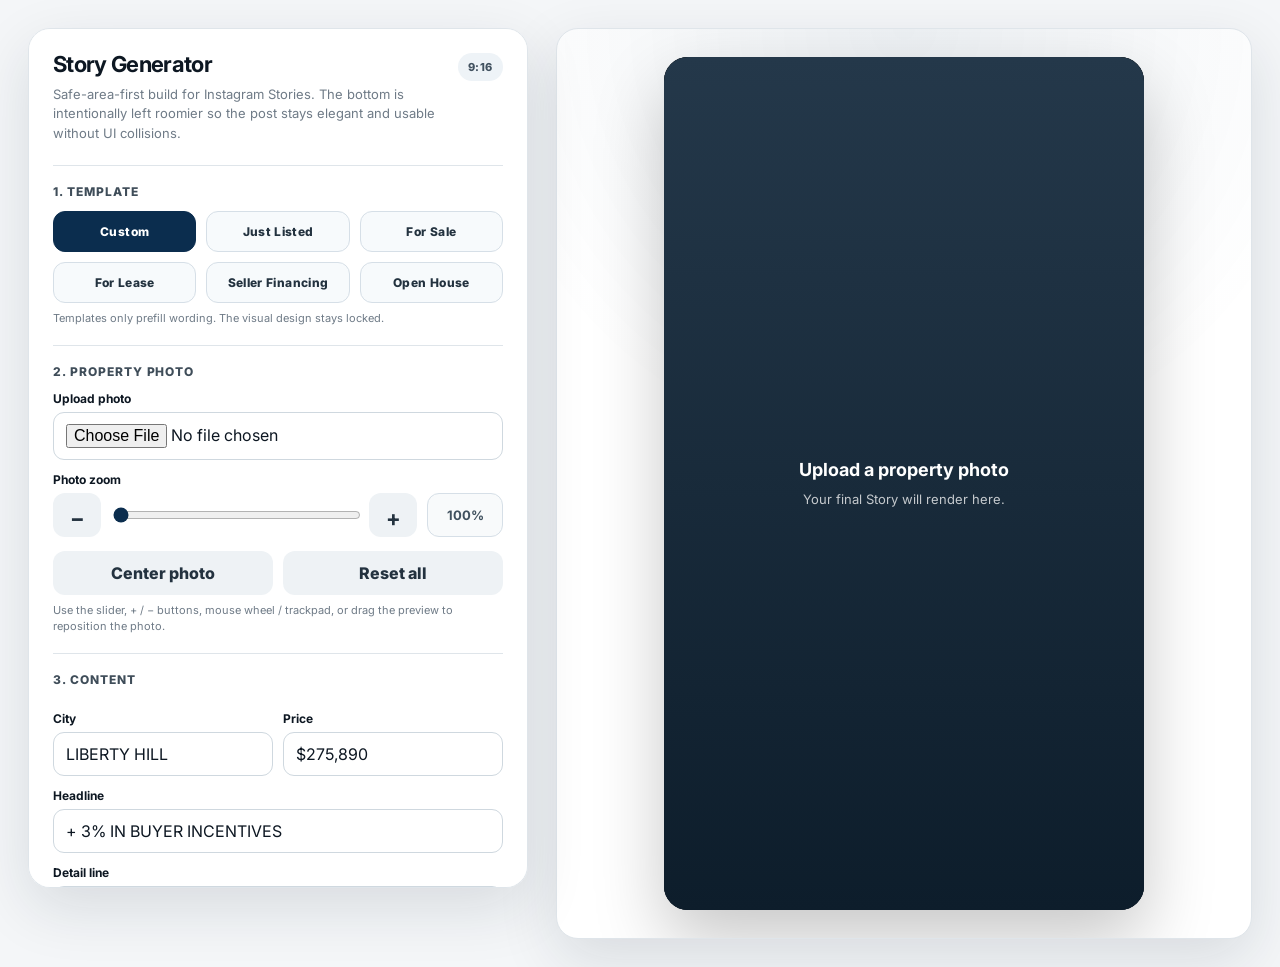
==== commit 0c9fd1bb: "Add files via upload" ====
--- a/story/index.html
+++ b/story/index.html
@@ -8,7 +8,7 @@
 
   <link rel="preconnect" href="https://fonts.googleapis.com">
   <link rel="preconnect" href="https://fonts.gstatic.com" crossorigin>
-  <link href="https://fonts.googleapis.com/css2?family=Inter:wght@400;500;600;700;800&family=Bodoni+Moda:opsz,wght@6..96,500;6..96,600&display=swap" rel="stylesheet">
+  <link href="https://fonts.googleapis.com/css2?family=Inter:wght@400;500;600;700;800&family=Libre+Bodoni:wght@500;600&display=swap" rel="stylesheet">
 
   <style>
     :root{
@@ -31,10 +31,10 @@
     .app{
       min-height:100vh;
       display:grid;
-      grid-template-columns:minmax(390px,490px) minmax(420px,1fr);
+      grid-template-columns:minmax(390px,500px) minmax(420px,1fr);
       gap:28px;
       padding:28px;
-      max-width:1600px;
+      max-width:1620px;
       margin:0 auto;
     }
     .panel,.stage{
@@ -308,7 +308,7 @@
       <div class="brand">
         <div>
           <h1>Story Generator</h1>
-          <p class="sub">Master-design version calibrated to the mockup: brighter photo, softer luminous blue gradient, tighter lower stack, and safe-area-first spacing.</p>
+          <p class="sub">Safe-area-first build for Instagram Stories. The bottom is intentionally left roomier so the post stays elegant and usable without UI collisions.</p>
         </div>
         <div class="badge">9:16</div>
       </div>
@@ -323,7 +323,7 @@
           <button type="button" class="template-btn" data-template="seller-financing">Seller Financing</button>
           <button type="button" class="template-btn" data-template="open-house">Open House</button>
         </div>
-        <p class="hint">Templates only prefill wording. The design stays locked.</p>
+        <p class="hint">Templates only prefill wording. The visual design stays locked.</p>
       </div>
 
       <div class="group">
@@ -386,7 +386,7 @@
 
         <label>Current gradient</label>
         <div class="pill" id="appliedGradient">#103E68 → #071A2D</div>
-        <p class="hint">This version uses a much softer gradient structure closer to the mockup: luminous blue behind the text, then deeper navy at the very bottom.</p>
+        <p class="hint">The gradient is tuned to preserve a brighter photo up top, then create a soft blue bloom behind the lower text stack.</p>
       </div>
 
       <div class="group">
@@ -399,7 +399,7 @@
 
         <label for="phone">Phone line</label>
         <input id="phone" type="text" value="(512) YES-2-OWN" />
-        <p class="hint">One logo upload only. The layout is engineered to stay inside the Story safe area without needing a separate safe-zone toggle.</p>
+        <p class="hint">This layout uses one logo upload only and preserves a conservative bottom exclusion zone so Story UI is less likely to interfere.</p>
       </div>
 
       <button class="download" id="download" type="button">DOWNLOAD STORY PNG</button>
@@ -464,6 +464,14 @@
       }
     };
 
+    // Conservative IG Story-safe layout choices for a 1080x1920 canvas.
+    const STORY_W = 1080;
+    const STORY_H = 1920;
+    const SAFE_LEFT = 84;
+    const SAFE_RIGHT = 996;
+    const SAFE_BOTTOM_EXCLUSION = 240;   // keeps content comfortably above bottom Story UI
+    const SAFE_TOP_EXCLUSION = 250;      // available if needed later
+
     const canvas = document.getElementById('storyCanvas');
     const ctx = canvas.getContext('2d', { alpha:false });
 
@@ -546,18 +554,18 @@
     }
 
     function coverMetrics(img){
-      const base=Math.max(canvas.width/img.width,canvas.height/img.height);
+      const base=Math.max(STORY_W/img.width,STORY_H/img.height);
       const scale=base*state.zoom;
       const w=img.width*scale;
       const h=img.height*scale;
-      return {w,h,x:(canvas.width-w)/2+state.offsetX,y:(canvas.height-h)/2+state.offsetY};
+      return {w,h,x:(STORY_W-w)/2+state.offsetX,y:(STORY_H-h)/2+state.offsetY};
     }
 
     function clampOffsets(){
       if(!state.photo) return;
       const m=coverMetrics(state.photo);
-      const maxX=Math.max(0,(m.w-canvas.width)/2);
-      const maxY=Math.max(0,(m.h-canvas.height)/2);
+      const maxX=Math.max(0,(m.w-STORY_W)/2);
+      const maxY=Math.max(0,(m.h-STORY_H)/2);
       state.offsetX=Math.max(-maxX,Math.min(maxX,state.offsetX));
       state.offsetY=Math.max(-maxY,Math.min(maxY,state.offsetY));
     }
@@ -614,7 +622,7 @@
     }
 
     function draw(){
-      ctx.clearRect(0,0,canvas.width,canvas.height);
+      ctx.clearRect(0,0,STORY_W,STORY_H);
 
       if(state.photo){
         clampOffsets();
@@ -622,126 +630,122 @@
         ctx.drawImage(state.photo,m.x,m.y,m.w,m.h);
       } else {
         ctx.fillStyle='#000';
-        ctx.fillRect(0,0,canvas.width,canvas.height);
-      }
-
-      // No heavy full-frame wash. Keep the upper photo bright like the mockup.
-      // Very subtle bottom-directed atmospheric wash only.
-      const atmospheric = ctx.createLinearGradient(0,980,0,1920);
-      atmospheric.addColorStop(0,'rgba(6,15,28,0)');
-      atmospheric.addColorStop(.30,'rgba(6,15,28,.03)');
-      atmospheric.addColorStop(.58,'rgba(6,15,28,.07)');
-      atmospheric.addColorStop(1,'rgba(6,15,28,.13)');
-      ctx.fillStyle = atmospheric;
+        ctx.fillRect(0,0,STORY_W,STORY_H);
+      }
+
+      // Preserve a bright upper photo. No heavy full-frame dark wash.
+      const atmosphere = ctx.createLinearGradient(0,980,0,1920);
+      atmosphere.addColorStop(0,'rgba(4,12,22,0)');
+      atmosphere.addColorStop(.28,'rgba(4,12,22,.02)');
+      atmosphere.addColorStop(.60,'rgba(4,12,22,.05)');
+      atmosphere.addColorStop(1,'rgba(4,12,22,.10)');
+      ctx.fillStyle = atmosphere;
       ctx.fillRect(0,980,1080,940);
 
-      // Luminous blue haze begins around the lower-middle, not abruptly.
-      const lowerHaze = ctx.createLinearGradient(0,1020,0,1920);
-      lowerHaze.addColorStop(0, rgba(state.color1,0));
-      lowerHaze.addColorStop(.18, rgba(state.color1,.025));
-      lowerHaze.addColorStop(.36, rgba(state.color1,.08));
-      lowerHaze.addColorStop(.58, rgba(state.color1,.18));
-      lowerHaze.addColorStop(.77, rgba(state.color2,.28));
-      lowerHaze.addColorStop(1, rgba(state.color2,.44));
-      ctx.fillStyle = lowerHaze;
-      ctx.fillRect(0,1020,1080,900);
-
-      // Bottom navy anchor, starting late so the photo stays lively.
-      const bottomAnchor = ctx.createLinearGradient(0,1450,0,1920);
+      // Soft luminous blue begins lower and builds gradually.
+      const blueLayer = ctx.createLinearGradient(0,1040,0,1920);
+      blueLayer.addColorStop(0, rgba(state.color1,0));
+      blueLayer.addColorStop(.18, rgba(state.color1,.018));
+      blueLayer.addColorStop(.34, rgba(state.color1,.055));
+      blueLayer.addColorStop(.56, rgba(state.color1,.125));
+      blueLayer.addColorStop(.76, rgba(state.color2,.23));
+      blueLayer.addColorStop(1, rgba(state.color2,.36));
+      ctx.fillStyle = blueLayer;
+      ctx.fillRect(0,1040,1080,880);
+
+      // Bottom navy reserved mostly for the anchor area only.
+      const bottomAnchor = ctx.createLinearGradient(0,1500,0,1920);
       bottomAnchor.addColorStop(0, rgba(state.color2,0));
-      bottomAnchor.addColorStop(.38, rgba(state.color2,.20));
-      bottomAnchor.addColorStop(.72, rgba(state.color2,.48));
-      bottomAnchor.addColorStop(1, rgba(state.color2,.80));
+      bottomAnchor.addColorStop(.34, rgba(state.color2,.14));
+      bottomAnchor.addColorStop(.70, rgba(state.color2,.36));
+      bottomAnchor.addColorStop(1, rgba(state.color2,.64));
       ctx.fillStyle = bottomAnchor;
-      ctx.fillRect(0,1450,1080,470);
-
-      // Radial blooms to recreate the mockup's luminous lower-third.
-      const bloomLeft = ctx.createRadialGradient(250,1420,70,250,1420,440);
-      bloomLeft.addColorStop(0, rgba(state.color1,.32));
-      bloomLeft.addColorStop(.38, rgba(state.color1,.18));
+      ctx.fillRect(0,1500,1080,420);
+
+      // Bloom effects.
+      const bloomLeft = ctx.createRadialGradient(250,1425,70,250,1425,455);
+      bloomLeft.addColorStop(0, rgba(state.color1,.25));
+      bloomLeft.addColorStop(.38, rgba(state.color1,.14));
       bloomLeft.addColorStop(1, rgba(state.color1,0));
       ctx.fillStyle = bloomLeft;
-      ctx.fillRect(0,1040,600,720);
-
-      const bloomCenter = ctx.createRadialGradient(535,1420,120,535,1420,520);
-      bloomCenter.addColorStop(0,'rgba(255,255,255,.05)');
-      bloomCenter.addColorStop(.35, rgba(state.color1,.10));
-      bloomCenter.addColorStop(1,'rgba(255,255,255,0)');
+      ctx.fillRect(0,1060,640,720);
+
+      const bloomCenter = ctx.createRadialGradient(545,1420,140,545,1420,540);
+      bloomCenter.addColorStop(0, 'rgba(255,255,255,.045)');
+      bloomCenter.addColorStop(.30, rgba(state.color1,.08));
+      bloomCenter.addColorStop(1, 'rgba(255,255,255,0)');
       ctx.fillStyle = bloomCenter;
-      ctx.fillRect(0,1040,1080,760);
-
-      const bloomRight = ctx.createRadialGradient(860,1470,80,860,1470,420);
-      bloomRight.addColorStop(0, rgba(state.color1,.24));
-      bloomRight.addColorStop(.42, rgba(state.color1,.14));
+      ctx.fillRect(0,1080,1080,760);
+
+      const bloomRight = ctx.createRadialGradient(855,1470,85,855,1470,430);
+      bloomRight.addColorStop(0, rgba(state.color1,.18));
+      bloomRight.addColorStop(.42, rgba(state.color1,.10));
       bloomRight.addColorStop(1, rgba(state.color1,0));
       ctx.fillStyle = bloomRight;
-      ctx.fillRect(470,1080,610,720);
-
-      const leftX = 84;
-      ctx.fillStyle='#fff';
-      ctx.textBaseline='alphabetic';
-      ctx.textAlign='left';
-
-      // City
+      ctx.fillRect(470,1100,610,700);
+
+      const leftX = SAFE_LEFT;
+      ctx.fillStyle = '#fff';
+      ctx.textBaseline = 'alphabetic';
+      ctx.textAlign = 'left';
+
+      // Tighter, intentional stack.
       const city = ui.city.value.trim().toUpperCase();
-      const citySize = fitText(city, 760, 35, 24, s=>`500 ${s}px Inter, Arial, sans-serif`);
+      const citySize = fitText(city, 760, 34, 24, s=>`500 ${s}px Inter, Arial, sans-serif`);
       ctx.font = `500 ${citySize}px Inter, Arial, sans-serif`;
-      drawLetterSpacedLeft(city, leftX, 1176, 8);
-
-      // Price
+      drawLetterSpacedLeft(city, leftX, 1160, 7.6);
+
       const price = ui.price.value.trim();
-      const priceSize = fitText(price, 820, 122, 76, s=>`600 ${s}px "Bodoni Moda", Georgia, serif`);
-      ctx.font = `600 ${priceSize}px "Bodoni Moda", Georgia, serif`;
-      ctx.fillText(price, leftX, 1308);
-
-      // Headline
+      const priceSize = fitText(price, 820, 118, 76, s=>`600 ${s}px "Libre Bodoni", Georgia, serif`);
+      ctx.font = `600 ${priceSize}px "Libre Bodoni", Georgia, serif`;
+      ctx.fillText(price, leftX, 1280);
+
       const headline = ui.headline.value.trim().toUpperCase();
-      const headlineSize = fitText(headline, 940, 49, 28, s=>`800 ${s}px Inter, Arial, sans-serif`);
+      const headlineSize = fitText(headline, 940, 48, 28, s=>`800 ${s}px Inter, Arial, sans-serif`);
       ctx.font = `800 ${headlineSize}px Inter, Arial, sans-serif`;
-      ctx.fillText(headline, leftX, 1432);
-
-      // Detail
+      ctx.fillText(headline, leftX, 1392);
+
       const detail = ui.detail.value.trim().toUpperCase();
       const detailSize = fitText(detail, 955, 24, 16, s=>`500 ${s}px Inter, Arial, sans-serif`);
       ctx.font = `500 ${detailSize}px Inter, Arial, sans-serif`;
-      drawLetterSpacedLeft(detail, leftX, 1492, 2.9);
-
-      // Wide capsule button
-      ctx.strokeStyle='rgba(255,255,255,.94)';
-      ctx.lineWidth=3;
-      const bw = 836, bh = 82, bx = (1080-bw)/2, by = 1546;
-      roundedRect(bx,by,bw,bh,41);
+      drawLetterSpacedLeft(detail, leftX, 1450, 2.8);
+
+      // Button slightly higher to preserve bottom air.
+      ctx.strokeStyle = 'rgba(255,255,255,.95)';
+      ctx.lineWidth = 3;
+      const bw = 838, bh = 80, bx = (1080-bw)/2, by = 1500;
+      roundedRect(bx,by,bw,bh,40);
       ctx.stroke();
 
       const cta = ui.cta.value.trim().toUpperCase();
       if(cta){
         ctx.fillStyle='#fff';
         ctx.font='700 25px Inter, Arial, sans-serif';
-        drawLetterSpacedCentered(cta, 540, 1598, 2);
-      }
-
-      // Logo block safely above the bottom
-      let brandY = 1676;
+        drawLetterSpacedCentered(cta, 540, 1552, 2);
+      }
+
+      // Brand block engineered backward from the bottom safe zone.
+      // Final phone baseline ends well above the exclusion area.
+      let brandY = 1608;
       if(state.logo){
-        brandY = drawLogo(state.logo, 540, brandY, 840, 130) + 26;
-      }
-
-      // Refined lighter branding typography
-      ctx.textAlign='center';
+        brandY = drawLogo(state.logo, 540, brandY, 760, 74) + 28;
+      }
+
+      ctx.textAlign = 'center';
 
       const agent = ui.agent.value.trim();
       if(agent){
         const agentSize = fitText(agent, 850, 28, 22, s=>`500 ${s}px Inter, Arial, sans-serif`);
         ctx.font = `500 ${agentSize}px Inter, Arial, sans-serif`;
-        ctx.fillText(agent, 540, brandY + 6);
-        brandY += 44;
+        ctx.fillText(agent, 540, brandY + 2);
+        brandY += 42;
       }
 
       const phone = ui.phone.value.trim();
       if(phone){
         const phoneSize = fitText(phone, 760, 24, 19, s=>`500 ${s}px Inter, Arial, sans-serif`);
         ctx.font = `500 ${phoneSize}px Inter, Arial, sans-serif`;
-        drawLetterSpacedCentered(phone, 540, brandY + 6, 1.7);
+        drawLetterSpacedCentered(phone, 540, brandY + 2, 1.6);
       }
     }
 
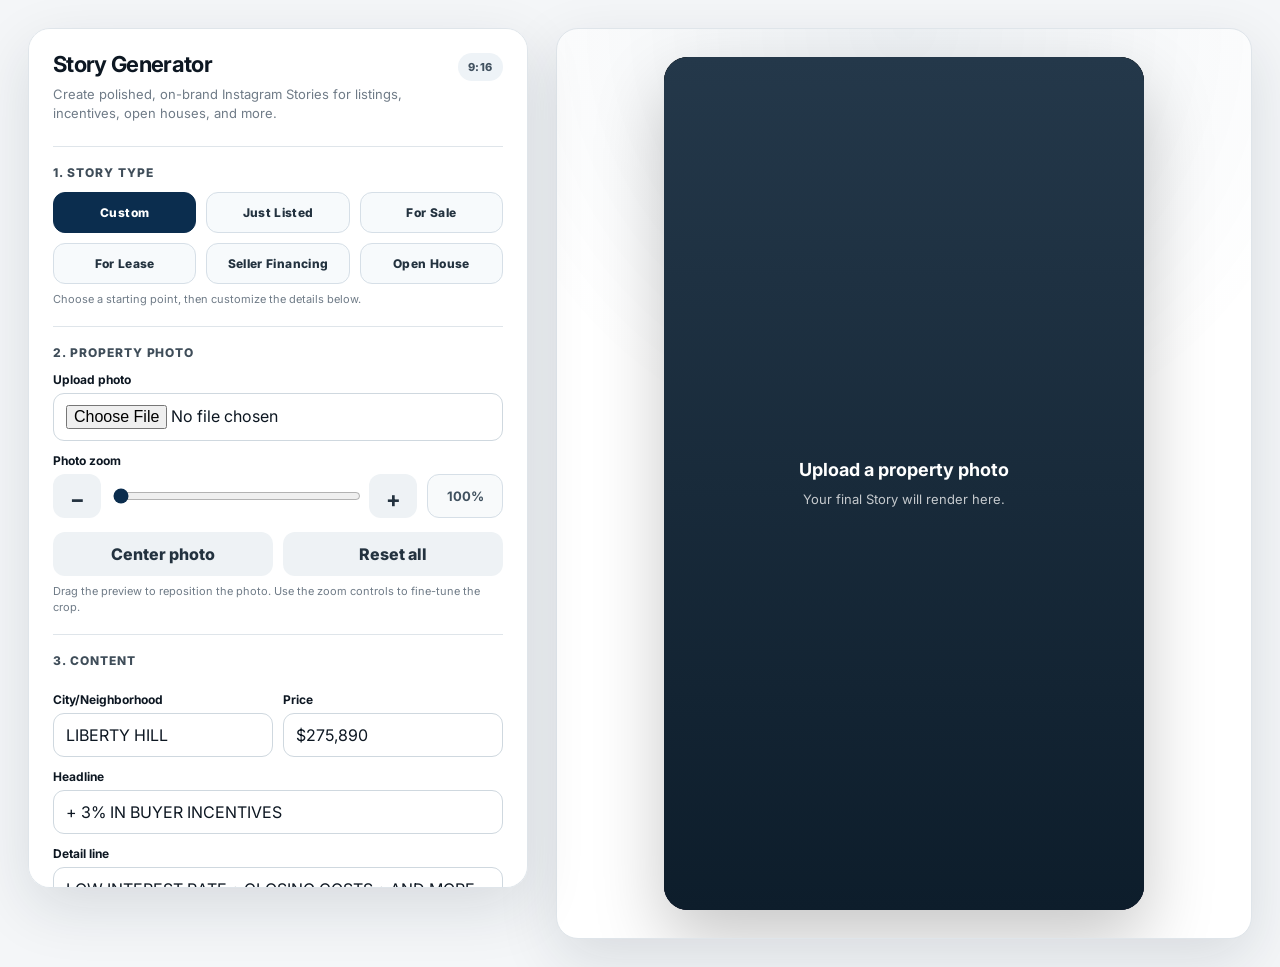
==== commit e10da013: "Add files via upload" ====
--- a/story/index.html
+++ b/story/index.html
@@ -3,7 +3,7 @@
 <head>
   <meta charset="utf-8" />
   <meta name="viewport" content="width=device-width,initial-scale=1,viewport-fit=cover" />
-  <meta name="theme-color" content="#071A2D" />
+  <meta name="theme-color" content="#100B28" />
   <title>Story Generator</title>
 
   <link rel="preconnect" href="https://fonts.googleapis.com">
@@ -17,7 +17,7 @@
       --ink:#0d1722;
       --muted:#6f7b87;
       --line:#dfe5ea;
-      --navy:#071A2D;
+      --navy:#100B28;
       --blue:#103E68;
       --shadow:0 20px 60px rgba(17,32,46,.12);
     }
@@ -308,13 +308,13 @@
       <div class="brand">
         <div>
           <h1>Story Generator</h1>
-          <p class="sub">Safe-area-first build for Instagram Stories. The bottom is intentionally left roomier so the post stays elegant and usable without UI collisions.</p>
+          <p class="sub">Create polished, on-brand Instagram Stories for listings, incentives, open houses, and more.</p>
         </div>
         <div class="badge">9:16</div>
       </div>
 
       <div class="group">
-        <div class="group-title">1. Template</div>
+        <div class="group-title">1. Story type</div>
         <div class="template-grid">
           <button type="button" class="template-btn active" data-template="custom">Custom</button>
           <button type="button" class="template-btn" data-template="just-listed">Just Listed</button>
@@ -323,7 +323,7 @@
           <button type="button" class="template-btn" data-template="seller-financing">Seller Financing</button>
           <button type="button" class="template-btn" data-template="open-house">Open House</button>
         </div>
-        <p class="hint">Templates only prefill wording. The visual design stays locked.</p>
+        <p class="hint">Choose a starting point, then customize the details below.</p>
       </div>
 
       <div class="group">
@@ -343,14 +343,14 @@
           <button class="secondary" id="centerPhoto" type="button">Center photo</button>
           <button class="secondary" id="resetAll" type="button">Reset all</button>
         </div>
-        <p class="hint">Use the slider, + / − buttons, mouse wheel / trackpad, or drag the preview to reposition the photo.</p>
+        <p class="hint">Drag the preview to reposition the photo. Use the zoom controls to fine-tune the crop.</p>
       </div>
 
       <div class="group">
         <div class="group-title">3. Content</div>
         <div class="inline">
           <div>
-            <label for="city">City</label>
+            <label for="city">City/Neighborhood</label>
             <input id="city" type="text" value="LIBERTY HILL" />
           </div>
           <div>
@@ -363,30 +363,30 @@
         <input id="headline" type="text" value="+ 3% IN BUYER INCENTIVES" />
 
         <label for="detail">Detail line</label>
-        <input id="detail" type="text" value="LOW INTEREST RATE • CLOSINGS COSTS • AND MORE" />
+        <input id="detail" type="text" value="LOW INTEREST RATE • CLOSING COSTS • AND MORE" />
 
         <label for="cta">Button text (optional)</label>
         <input id="cta" type="text" value="" placeholder="Leave blank for the empty outlined button look" />
       </div>
 
       <div class="group">
-        <div class="group-title">4. Gradient colors</div>
-
-        <label for="color1Hex">Upper blue glow hex</label>
+        <div class="group-title">4. Brand colors</div>
+
+        <label for="color1Hex">Accent blue</label>
         <div class="color-grid">
           <input id="color1Picker" class="swatch" type="color" value="#103E68" />
           <input id="color1Hex" type="text" value="#103E68" />
         </div>
 
-        <label for="color2Hex">Bottom navy hex</label>
+        <label for="color2Hex">DE dark blue</label>
         <div class="color-grid">
-          <input id="color2Picker" class="swatch" type="color" value="#071A2D" />
-          <input id="color2Hex" type="text" value="#071A2D" />
+          <input id="color2Picker" class="swatch" type="color" value="#100B28" />
+          <input id="color2Hex" type="text" value="#100B28" />
         </div>
 
-        <label>Current gradient</label>
-        <div class="pill" id="appliedGradient">#103E68 → #071A2D</div>
-        <p class="hint">The gradient is tuned to preserve a brighter photo up top, then create a soft blue bloom behind the lower text stack.</p>
+        <label>Current colors</label>
+        <div class="pill" id="appliedGradient">#103E68 → #100B28</div>
+        <p class="hint">The default colors are optimized for this design. Adjust only if you want a custom look.</p>
       </div>
 
       <div class="group">
@@ -399,10 +399,10 @@
 
         <label for="phone">Phone line</label>
         <input id="phone" type="text" value="(512) YES-2-OWN" />
-        <p class="hint">This layout uses one logo upload only and preserves a conservative bottom exclusion zone so Story UI is less likely to interfere.</p>
+        <p class="hint">Upload your preferred logo lockup. PNG with transparency works best.</p>
       </div>
 
-      <button class="download" id="download" type="button">DOWNLOAD STORY PNG</button>
+      <button class="download" id="download" type="button">DOWNLOAD STORY</button>
     </section>
 
     <section class="stage">
@@ -424,7 +424,7 @@
         city:'LIBERTY HILL',
         price:'$275,890',
         headline:'+ 3% IN BUYER INCENTIVES',
-        detail:'LOW INTEREST RATE • CLOSINGS COSTS • AND MORE',
+        detail:'LOW INTEREST RATE • CLOSING COSTS • AND MORE',
         cta:''
       },
       'just-listed': {
@@ -438,7 +438,7 @@
         city:'AUSTIN',
         price:'$499,000',
         headline:'+ 3% IN BUYER INCENTIVES',
-        detail:'LOW INTEREST RATE • CLOSINGS COSTS • AND MORE',
+        detail:'LOW INTEREST RATE • CLOSING COSTS • AND MORE',
         cta:''
       },
       'for-lease': {
@@ -512,7 +512,7 @@
       lastX:0,
       lastY:0,
       color1:'#103E68',
-      color2:'#071A2D'
+      color2:'#100B28'
     };
 
     function loadImageFromFile(file, done){
@@ -633,58 +633,83 @@
         ctx.fillRect(0,0,STORY_W,STORY_H);
       }
 
-      // Preserve a bright upper photo. No heavy full-frame dark wash.
-      const atmosphere = ctx.createLinearGradient(0,980,0,1920);
-      atmosphere.addColorStop(0,'rgba(4,12,22,0)');
-      atmosphere.addColorStop(.28,'rgba(4,12,22,.02)');
-      atmosphere.addColorStop(.60,'rgba(4,12,22,.05)');
-      atmosphere.addColorStop(1,'rgba(4,12,22,.10)');
+      // Build the lower atmosphere with full-canvas feathered gradients so there is no visible top "line".
+      // These overlays all render across the full canvas and rely on transparency ramps, not hard rectangular starts.
+
+      // Very soft atmospheric darkening.
+      const atmosphere = ctx.createLinearGradient(0,0,0,1920);
+      atmosphere.addColorStop(0.00, 'rgba(4,12,22,0)');
+      atmosphere.addColorStop(0.52, 'rgba(4,12,22,0)');
+      atmosphere.addColorStop(0.66, 'rgba(4,12,22,.035)');
+      atmosphere.addColorStop(0.80, 'rgba(4,12,22,.10)');
+      atmosphere.addColorStop(1.00, 'rgba(4,12,22,.23)');
       ctx.fillStyle = atmosphere;
-      ctx.fillRect(0,980,1080,940);
-
-      // Soft luminous blue begins lower and builds gradually.
-      const blueLayer = ctx.createLinearGradient(0,1040,0,1920);
-      blueLayer.addColorStop(0, rgba(state.color1,0));
-      blueLayer.addColorStop(.18, rgba(state.color1,.018));
-      blueLayer.addColorStop(.34, rgba(state.color1,.055));
-      blueLayer.addColorStop(.56, rgba(state.color1,.125));
-      blueLayer.addColorStop(.76, rgba(state.color2,.23));
-      blueLayer.addColorStop(1, rgba(state.color2,.36));
+      ctx.fillRect(0,0,1080,1920);
+
+      // Broad feathered blue veil. This is the main anti-box layer.
+      const blueVeil = ctx.createRadialGradient(540,1450,120,540,1450,1180);
+      blueVeil.addColorStop(0.00, rgba(state.color1,.16));
+      blueVeil.addColorStop(0.28, rgba(state.color1,.12));
+      blueVeil.addColorStop(0.55, rgba(state.color1,.07));
+      blueVeil.addColorStop(0.78, rgba(state.color1,.028));
+      blueVeil.addColorStop(1.00, rgba(state.color1,0));
+      ctx.fillStyle = blueVeil;
+      ctx.fillRect(0,0,1080,1920);
+
+      // Main blue-to-navy build, but feathered from higher up with a long fade-in.
+      const blueLayer = ctx.createLinearGradient(0,0,0,1920);
+      blueLayer.addColorStop(0.00, rgba(state.color1,0));
+      blueLayer.addColorStop(0.54, rgba(state.color1,0));
+      blueLayer.addColorStop(0.64, rgba(state.color1,.030));
+      blueLayer.addColorStop(0.74, rgba(state.color1,.11));
+      blueLayer.addColorStop(0.86, rgba(state.color1,.22));
+      blueLayer.addColorStop(0.94, rgba(state.color2,.34));
+      blueLayer.addColorStop(1.00, rgba(state.color2,.56));
       ctx.fillStyle = blueLayer;
-      ctx.fillRect(0,1040,1080,880);
-
-      // Bottom navy reserved mostly for the anchor area only.
-      const bottomAnchor = ctx.createLinearGradient(0,1500,0,1920);
-      bottomAnchor.addColorStop(0, rgba(state.color2,0));
-      bottomAnchor.addColorStop(.34, rgba(state.color2,.14));
-      bottomAnchor.addColorStop(.70, rgba(state.color2,.36));
-      bottomAnchor.addColorStop(1, rgba(state.color2,.64));
+      ctx.fillRect(0,0,1080,1920);
+
+      // Lower blue core so the upper transition stays invisible.
+      const blueCore = ctx.createRadialGradient(485,1540,120,485,1540,760);
+      blueCore.addColorStop(0.00, rgba(state.color1,.22));
+      blueCore.addColorStop(0.34, rgba(state.color1,.14));
+      blueCore.addColorStop(0.68, rgba(state.color1,.05));
+      blueCore.addColorStop(1.00, rgba(state.color1,0));
+      ctx.fillStyle = blueCore;
+      ctx.fillRect(0,0,1080,1920);
+
+      // Bottom navy anchor, also full-canvas so it blends in gradually.
+      const bottomAnchor = ctx.createLinearGradient(0,0,0,1920);
+      bottomAnchor.addColorStop(0.00, rgba(state.color2,0));
+      bottomAnchor.addColorStop(0.70, rgba(state.color2,0));
+      bottomAnchor.addColorStop(0.82, rgba(state.color2,.18));
+      bottomAnchor.addColorStop(0.92, rgba(state.color2,.46));
+      bottomAnchor.addColorStop(1.00, rgba(state.color2,.80));
       ctx.fillStyle = bottomAnchor;
-      ctx.fillRect(0,1500,1080,420);
-
-      // Bloom effects.
-      const bloomLeft = ctx.createRadialGradient(250,1425,70,250,1425,455);
-      bloomLeft.addColorStop(0, rgba(state.color1,.25));
-      bloomLeft.addColorStop(.38, rgba(state.color1,.14));
-      bloomLeft.addColorStop(1, rgba(state.color1,0));
+      ctx.fillRect(0,0,1080,1920);
+
+      // Localized blooms to keep the mockup feel.
+      const bloomLeft = ctx.createRadialGradient(300,1470,55,300,1470,520);
+      bloomLeft.addColorStop(0.00, rgba(state.color1,.37));
+      bloomLeft.addColorStop(0.40, rgba(state.color1,.20));
+      bloomLeft.addColorStop(1.00, rgba(state.color1,0));
       ctx.fillStyle = bloomLeft;
-      ctx.fillRect(0,1060,640,720);
-
-      const bloomCenter = ctx.createRadialGradient(545,1420,140,545,1420,540);
-      bloomCenter.addColorStop(0, 'rgba(255,255,255,.045)');
-      bloomCenter.addColorStop(.30, rgba(state.color1,.08));
-      bloomCenter.addColorStop(1, 'rgba(255,255,255,0)');
+      ctx.fillRect(0,0,1080,1920);
+
+      const bloomCenter = ctx.createRadialGradient(560,1510,125,560,1510,640);
+      bloomCenter.addColorStop(0.00, 'rgba(255,255,255,.040)');
+      bloomCenter.addColorStop(0.30, rgba(state.color1,.15));
+      bloomCenter.addColorStop(1.00, 'rgba(255,255,255,0)');
       ctx.fillStyle = bloomCenter;
-      ctx.fillRect(0,1080,1080,760);
-
-      const bloomRight = ctx.createRadialGradient(855,1470,85,855,1470,430);
-      bloomRight.addColorStop(0, rgba(state.color1,.18));
-      bloomRight.addColorStop(.42, rgba(state.color1,.10));
-      bloomRight.addColorStop(1, rgba(state.color1,0));
+      ctx.fillRect(0,0,1080,1920);
+
+      const bloomRight = ctx.createRadialGradient(860,1545,70,860,1545,490);
+      bloomRight.addColorStop(0.00, rgba(state.color1,.24));
+      bloomRight.addColorStop(0.42, rgba(state.color1,.14));
+      bloomRight.addColorStop(1.00, rgba(state.color1,0));
       ctx.fillStyle = bloomRight;
-      ctx.fillRect(470,1100,610,700);
-
-      const leftX = SAFE_LEFT;
+      ctx.fillRect(0,0,1080,1920);
+
+      const leftX = 160;
       ctx.fillStyle = '#fff';
       ctx.textBaseline = 'alphabetic';
       ctx.textAlign = 'left';
@@ -693,60 +718,85 @@
       const city = ui.city.value.trim().toUpperCase();
       const citySize = fitText(city, 760, 34, 24, s=>`500 ${s}px Inter, Arial, sans-serif`);
       ctx.font = `500 ${citySize}px Inter, Arial, sans-serif`;
-      drawLetterSpacedLeft(city, leftX, 1160, 7.6);
+      drawLetterSpacedLeft(city, leftX, 1180, 6.2);
 
       const price = ui.price.value.trim();
-      const priceSize = fitText(price, 820, 118, 76, s=>`600 ${s}px "Libre Bodoni", Georgia, serif`);
+      const priceSize = fitText(price, 820, 112, 74, s=>`600 ${s}px "Libre Bodoni", Georgia, serif`);
       ctx.font = `600 ${priceSize}px "Libre Bodoni", Georgia, serif`;
-      ctx.fillText(price, leftX, 1280);
+      ctx.fillText(price, leftX, 1290);
 
       const headline = ui.headline.value.trim().toUpperCase();
       const headlineSize = fitText(headline, 940, 48, 28, s=>`800 ${s}px Inter, Arial, sans-serif`);
       ctx.font = `800 ${headlineSize}px Inter, Arial, sans-serif`;
-      ctx.fillText(headline, leftX, 1392);
+      ctx.fillText(headline, leftX, 1352);
 
       const detail = ui.detail.value.trim().toUpperCase();
       const detailSize = fitText(detail, 955, 24, 16, s=>`500 ${s}px Inter, Arial, sans-serif`);
       ctx.font = `500 ${detailSize}px Inter, Arial, sans-serif`;
-      drawLetterSpacedLeft(detail, leftX, 1450, 2.8);
-
-      // Button slightly higher to preserve bottom air.
+      drawLetterSpacedLeft(detail, leftX, 1410, 2.7);
+
+      // Frosted translucent button.
+      const bw = 838, bh = 96, bx = (1080-bw)/2, by = 1480;
+      const buttonFill = ctx.createLinearGradient(0, by, 0, by + bh);
+      buttonFill.addColorStop(0, 'rgba(255,255,255,.22)');
+      buttonFill.addColorStop(.48, 'rgba(255,255,255,.12)');
+      buttonFill.addColorStop(1, 'rgba(255,255,255,.18)');
+      roundedRect(bx,by,bw,bh,40);
+      ctx.fillStyle = buttonFill;
+      ctx.fill();
       ctx.strokeStyle = 'rgba(255,255,255,.95)';
       ctx.lineWidth = 3;
-      const bw = 838, bh = 80, bx = (1080-bw)/2, by = 1500;
       roundedRect(bx,by,bw,bh,40);
       ctx.stroke();
+      ctx.strokeStyle = 'rgba(255,255,255,.26)';
+      ctx.lineWidth = 1;
+      roundedRect(bx+5,by+5,bw-10,bh-10,35);
+      ctx.stroke();
+
 
       const cta = ui.cta.value.trim().toUpperCase();
       if(cta){
         ctx.fillStyle='#fff';
         ctx.font='700 25px Inter, Arial, sans-serif';
-        drawLetterSpacedCentered(cta, 540, 1552, 2);
+        drawLetterSpacedCentered(cta, 540, 1532, 2);
       }
 
-      // Brand block engineered backward from the bottom safe zone.
-      // Final phone baseline ends well above the exclusion area.
-      let brandY = 1608;
+      // Fixed-position branding block.
+      const logoTopY = 1566;
+      const nameY = 1762;
+      const phoneY = 1804;
+
       if(state.logo){
-        brandY = drawLogo(state.logo, 540, brandY, 760, 74) + 28;
+        drawLogo(state.logo, 540, logoTopY, 1100, 176);
       }
 
       ctx.textAlign = 'center';
+      ctx.fillStyle = 'rgba(255,255,255,.98)';
+      ctx.shadowColor = 'rgba(4,12,22,.28)';
+      ctx.shadowBlur = 10;
+      ctx.shadowOffsetX = 0;
+      ctx.shadowOffsetY = 2;
 
       const agent = ui.agent.value.trim();
       if(agent){
-        const agentSize = fitText(agent, 850, 28, 22, s=>`500 ${s}px Inter, Arial, sans-serif`);
+        const agentSize = fitText(agent, 860, 24, 18, s=>`500 ${s}px Inter, Arial, sans-serif`);
         ctx.font = `500 ${agentSize}px Inter, Arial, sans-serif`;
-        ctx.fillText(agent, 540, brandY + 2);
-        brandY += 42;
+        ctx.fillStyle = 'rgba(255,255,255,.92)';
+        ctx.fillText(agent, 540, nameY);
       }
 
       const phone = ui.phone.value.trim();
       if(phone){
-        const phoneSize = fitText(phone, 760, 24, 19, s=>`500 ${s}px Inter, Arial, sans-serif`);
+        const phoneSize = fitText(phone, 760, 24, 18, s=>`500 ${s}px Inter, Arial, sans-serif`);
         ctx.font = `500 ${phoneSize}px Inter, Arial, sans-serif`;
-        drawLetterSpacedCentered(phone, 540, brandY + 2, 1.6);
+        ctx.fillStyle = 'rgba(255,255,255,.90)';
+        ctx.fillText(phone, 540, phoneY);
       }
+
+      ctx.shadowColor = 'transparent';
+      ctx.shadowBlur = 0;
+      ctx.shadowOffsetX = 0;
+      ctx.shadowOffsetY = 0;
     }
 
     function applyTemplate(name){
@@ -764,7 +814,7 @@
 
     function applyColors(c1,c2){
       const a=sanitizeHex(c1)||'#103E68';
-      const b=sanitizeHex(c2)||'#071A2D';
+      const b=sanitizeHex(c2)||'#100B28';
       state.color1=a;
       state.color2=b;
       ui.color1Hex.value=a;
@@ -818,7 +868,7 @@
       state.offsetX=0;
       state.offsetY=0;
       applyTemplate('custom');
-      applyColors('#103E68','#071A2D');
+      applyColors('#103E68','#100B28');
       ui.agent.value='Michael Mechler, Broker Associate';
       ui.phone.value='(512) YES-2-OWN';
       setZoom(1);
@@ -880,7 +930,7 @@
       link.click();
     });
 
-    applyColors('#103E68','#071A2D');
+    applyColors('#103E68','#100B28');
     applyTemplate('custom');
     setZoom(1);
     document.fonts.ready.then(draw);
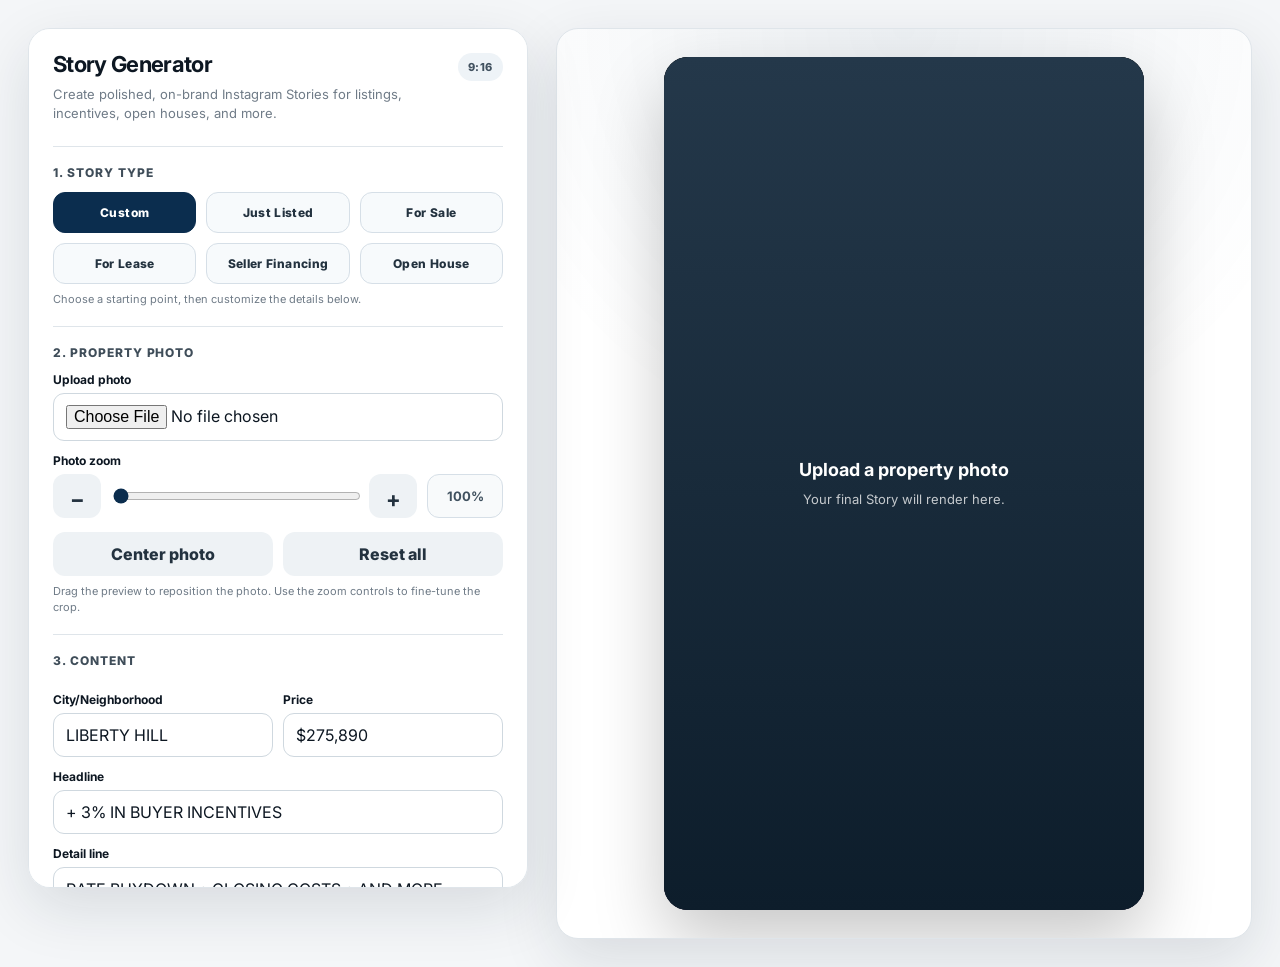
==== commit ef22b8db: "Add files via upload" ====
--- a/story/index.html
+++ b/story/index.html
@@ -363,7 +363,7 @@
         <input id="headline" type="text" value="+ 3% IN BUYER INCENTIVES" />
 
         <label for="detail">Detail line</label>
-        <input id="detail" type="text" value="LOW INTEREST RATE • CLOSING COSTS • AND MORE" />
+        <input id="detail" type="text" value="RATE BUYDOWN • CLOSING COSTS • AND MORE" />
 
         <label for="cta">Button text (optional)</label>
         <input id="cta" type="text" value="" placeholder="Leave blank for the empty outlined button look" />
@@ -424,7 +424,7 @@
         city:'LIBERTY HILL',
         price:'$275,890',
         headline:'+ 3% IN BUYER INCENTIVES',
-        detail:'LOW INTEREST RATE • CLOSING COSTS • AND MORE',
+        detail:'RATE BUYDOWN • CLOSING COSTS • AND MORE',
         cta:''
       },
       'just-listed': {
@@ -438,7 +438,7 @@
         city:'AUSTIN',
         price:'$499,000',
         headline:'+ 3% IN BUYER INCENTIVES',
-        detail:'LOW INTEREST RATE • CLOSING COSTS • AND MORE',
+        detail:'RATE BUYDOWN • CLOSING COSTS • AND MORE',
         cta:''
       },
       'for-lease': {
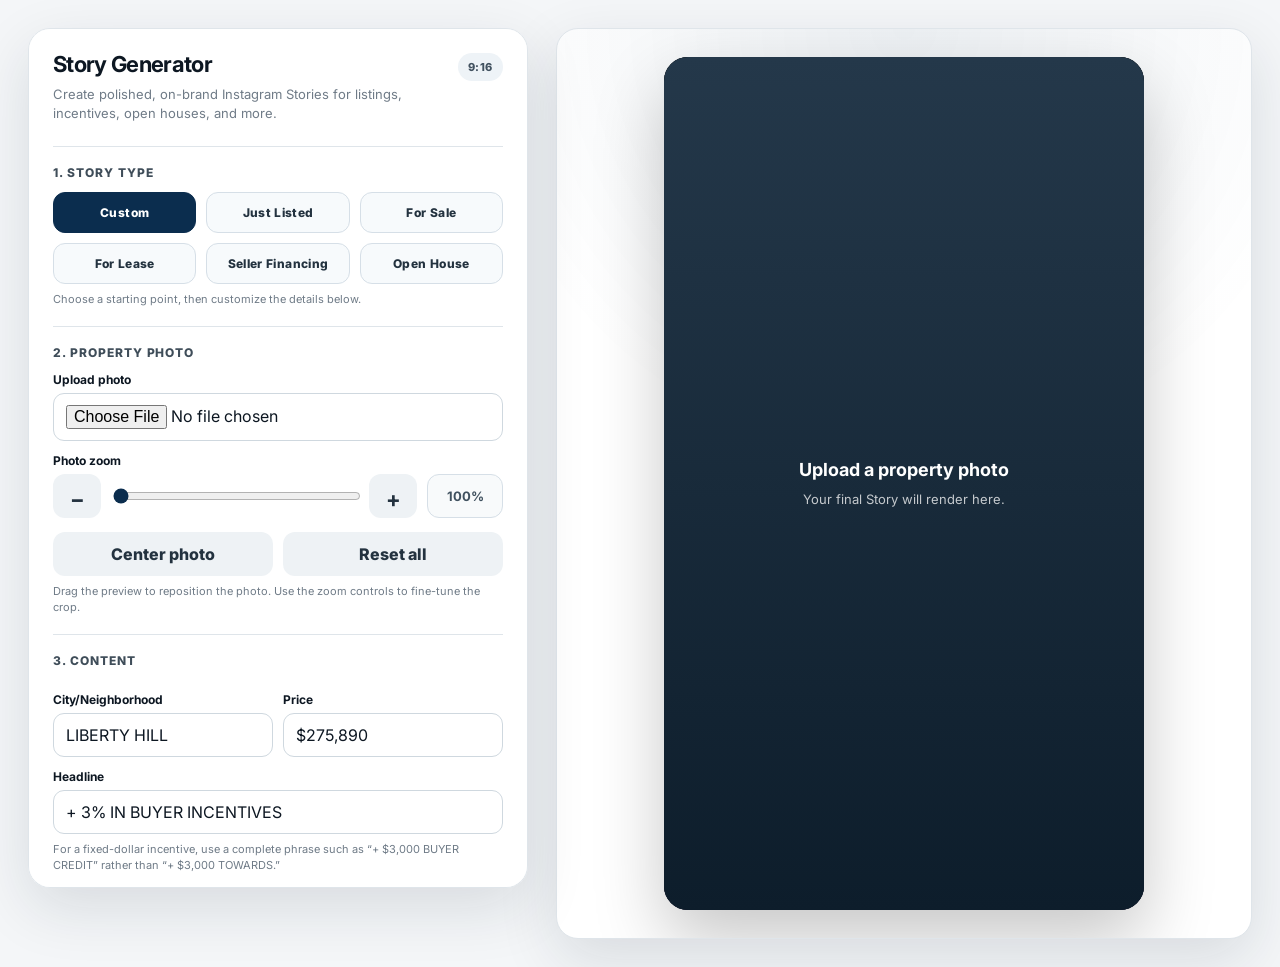
==== commit 8ee289a3: "Add files via upload" ====
--- a/story/index.html
+++ b/story/index.html
@@ -293,6 +293,32 @@
       font-size:13px;
       opacity:.75;
     }
+    .check-row{
+      display:flex;
+      align-items:flex-start;
+      gap:10px;
+      margin-top:10px;
+      font-size:13px;
+      color:#23323f;
+    }
+    .check-row input{
+      margin-top:2px;
+      width:16px;
+      height:16px;
+      accent-color:#0b2d4e;
+      flex:0 0 auto;
+    }
+    .check-row span strong{
+      display:block;
+      font-size:13px;
+      margin-bottom:2px;
+    }
+    .check-row span small{
+      display:block;
+      color:var(--muted);
+      line-height:1.45;
+      font-size:11px;
+    }
     @media (max-width:1040px){
       .app{grid-template-columns:1fr;padding:16px}
       .panel{position:static;max-height:none}
@@ -361,12 +387,11 @@
 
         <label for="headline">Headline</label>
         <input id="headline" type="text" value="+ 3% IN BUYER INCENTIVES" />
+        <p class="hint">For a fixed-dollar incentive, use a complete phrase such as “+ $3,000 BUYER CREDIT” rather than “+ $3,000 TOWARDS.”</p>
 
         <label for="detail">Detail line</label>
         <input id="detail" type="text" value="RATE BUYDOWN • CLOSING COSTS • AND MORE" />
 
-        <label for="cta">Button text (optional)</label>
-        <input id="cta" type="text" value="" placeholder="Leave blank for the empty outlined button look" />
       </div>
 
       <div class="group">
@@ -386,7 +411,13 @@
 
         <label>Current colors</label>
         <div class="pill" id="appliedGradient">#103E68 → #100B28</div>
-        <p class="hint">The default colors are optimized for this design. Adjust only if you want a custom look.</p>
+
+        <label for="gradientStrength">Gradient intensity</label>
+        <div class="zoom-row">
+          <input id="gradientStrength" type="range" min="0.70" max="1.30" step="0.01" value="1" />
+          <div class="value-chip" id="gradientStrengthValue">100%</div>
+        </div>
+        <p class="hint">100% is the new cinematic default. Increase it for an even richer, more dramatic lower-third treatment.</p>
       </div>
 
       <div class="group">
@@ -394,12 +425,26 @@
         <label for="logoInput">Logo upload</label>
         <input id="logoInput" type="file" accept="image/png,image/jpeg,image/webp,image/svg+xml" />
 
-        <label for="agent">Name line</label>
-        <input id="agent" type="text" value="Michael Mechler, Broker Associate" />
-
-        <label for="phone">Phone line</label>
-        <input id="phone" type="text" value="(512) YES-2-OWN" />
-        <p class="hint">Upload your preferred logo lockup. PNG with transparency works best.</p>
+        <label for="brandLine1">Brand line 1</label>
+        <input id="brandLine1" type="text" value="Michael Mechler, Broker Associate" />
+
+        <label for="brandLine2">Brand line 2</label>
+        <input id="brandLine2" type="text" value="(512) YES-2-OWN" />
+
+        <label for="brandLine3">Brand line 3</label>
+        <input id="brandLine3" type="text" value="" />
+        <p class="hint">Upload your preferred logo lockup. PNG with transparency works best. Use one, two, or three optional branding lines; the block automatically centers itself.</p>
+      </div>
+
+      <div class="group">
+        <div class="group-title">6. Link sticker placement</div>
+        <label class="check-row" for="showLinkGuide">
+          <input id="showLinkGuide" type="checkbox" checked />
+          <span>
+            <strong>Include a fixed link sticker placeholder</strong>
+            <small>A fixed pill-shaped dock will export in the same spot on every Story. Keep Instagram’s Link sticker at its default size and place it inside the pill for repeatable vertical alignment.</small>
+          </span>
+        </label>
       </div>
 
       <button class="download" id="download" type="button">DOWNLOAD STORY</button>
@@ -424,43 +469,37 @@
         city:'LIBERTY HILL',
         price:'$275,890',
         headline:'+ 3% IN BUYER INCENTIVES',
-        detail:'RATE BUYDOWN • CLOSING COSTS • AND MORE',
-        cta:''
+        detail:'RATE BUYDOWN • CLOSING COSTS • AND MORE'
       },
       'just-listed': {
         city:'AUSTIN',
         price:'$499,000',
         headline:'JUST LISTED',
-        detail:'NEW TO MARKET',
-        cta:''
+        detail:'NEW TO MARKET'
       },
       'for-sale': {
         city:'AUSTIN',
         price:'$499,000',
         headline:'+ 3% IN BUYER INCENTIVES',
-        detail:'RATE BUYDOWN • CLOSING COSTS • AND MORE',
-        cta:''
+        detail:'RATE BUYDOWN • CLOSING COSTS • AND MORE'
       },
       'for-lease': {
         city:'AUSTIN',
         price:'$2,995/MO',
         headline:'AVAILABLE FOR LEASE',
-        detail:'MOVE-IN READY • FLEXIBLE TERMS • AND MORE',
-        cta:''
+        detail:'MOVE-IN READY • FLEXIBLE TERMS • AND MORE'
       },
       'seller-financing': {
         city:'AUSTIN',
         price:'$499,000',
         headline:'SELLER FINANCING AVAILABLE',
-        detail:'LOWER RATE • FLEXIBLE TERMS • AND MORE',
-        cta:''
+        detail:'LOWER RATE • FLEXIBLE TERMS • AND MORE'
       },
       'open-house': {
         city:'AUSTIN',
         price:'$499,000',
         headline:'OPEN HOUSE • SATURDAY 12–2',
-        detail:'COME SEE IT IN PERSON',
-        cta:''
+        detail:'COME SEE IT IN PERSON'
       }
     };
 
@@ -486,14 +525,17 @@
       price:document.getElementById('price'),
       headline:document.getElementById('headline'),
       detail:document.getElementById('detail'),
-      cta:document.getElementById('cta'),
-      agent:document.getElementById('agent'),
-      phone:document.getElementById('phone'),
+      brandLine1:document.getElementById('brandLine1'),
+      brandLine2:document.getElementById('brandLine2'),
+      brandLine3:document.getElementById('brandLine3'),
       color1Picker:document.getElementById('color1Picker'),
       color2Picker:document.getElementById('color2Picker'),
       color1Hex:document.getElementById('color1Hex'),
       color2Hex:document.getElementById('color2Hex'),
       appliedGradient:document.getElementById('appliedGradient'),
+      gradientStrength:document.getElementById('gradientStrength'),
+      gradientStrengthValue:document.getElementById('gradientStrengthValue'),
+      showLinkGuide:document.getElementById('showLinkGuide'),
       centerPhoto:document.getElementById('centerPhoto'),
       resetAll:document.getElementById('resetAll'),
       download:document.getElementById('download'),
@@ -512,7 +554,9 @@
       lastX:0,
       lastY:0,
       color1:'#103E68',
-      color2:'#100B28'
+      color2:'#100B28',
+      gradientStrength:1,
+      showLinkGuide:true
     };
 
     function loadImageFromFile(file, done){
@@ -543,6 +587,17 @@
     function rgba(hex,a){
       const rgb=hexToRgb(hex);
       return rgb ? `rgba(${rgb.r},${rgb.g},${rgb.b},${a})` : `rgba(16,62,104,${a})`;
+    }
+
+    function rgbaLifted(hex,a,lift=.20){
+      const rgb=hexToRgb(hex);
+      if(!rgb) return `rgba(38,92,145,${a})`;
+      const mix=v=>Math.round(v+(255-v)*lift);
+      return `rgba(${mix(rgb.r)},${mix(rgb.g)},${mix(rgb.b)},${a})`;
+    }
+
+    function ga(a){
+      return Math.min(.98, Math.max(0, a * state.gradientStrength));
     }
 
     function setZoom(v){
@@ -633,83 +688,75 @@
         ctx.fillRect(0,0,STORY_W,STORY_H);
       }
 
-      // Build the lower atmosphere with full-canvas feathered gradients so there is no visible top "line".
-      // These overlays all render across the full canvas and rely on transparency ramps, not hard rectangular starts.
-
-      // Very soft atmospheric darkening.
-      const atmosphere = ctx.createLinearGradient(0,0,0,1920);
-      atmosphere.addColorStop(0.00, 'rgba(4,12,22,0)');
-      atmosphere.addColorStop(0.52, 'rgba(4,12,22,0)');
-      atmosphere.addColorStop(0.66, 'rgba(4,12,22,.035)');
-      atmosphere.addColorStop(0.80, 'rgba(4,12,22,.10)');
-      atmosphere.addColorStop(1.00, 'rgba(4,12,22,.23)');
-      ctx.fillStyle = atmosphere;
-      ctx.fillRect(0,0,1080,1920);
-
-      // Broad feathered blue veil. This is the main anti-box layer.
-      const blueVeil = ctx.createRadialGradient(540,1450,120,540,1450,1180);
-      blueVeil.addColorStop(0.00, rgba(state.color1,.16));
-      blueVeil.addColorStop(0.28, rgba(state.color1,.12));
-      blueVeil.addColorStop(0.55, rgba(state.color1,.07));
-      blueVeil.addColorStop(0.78, rgba(state.color1,.028));
-      blueVeil.addColorStop(1.00, rgba(state.color1,0));
-      ctx.fillStyle = blueVeil;
-      ctx.fillRect(0,0,1080,1920);
-
-      // Main blue-to-navy build, but feathered from higher up with a long fade-in.
-      const blueLayer = ctx.createLinearGradient(0,0,0,1920);
-      blueLayer.addColorStop(0.00, rgba(state.color1,0));
-      blueLayer.addColorStop(0.54, rgba(state.color1,0));
-      blueLayer.addColorStop(0.64, rgba(state.color1,.030));
-      blueLayer.addColorStop(0.74, rgba(state.color1,.11));
-      blueLayer.addColorStop(0.86, rgba(state.color1,.22));
-      blueLayer.addColorStop(0.94, rgba(state.color2,.34));
-      blueLayer.addColorStop(1.00, rgba(state.color2,.56));
-      ctx.fillStyle = blueLayer;
-      ctx.fillRect(0,0,1080,1920);
-
-      // Lower blue core so the upper transition stays invisible.
-      const blueCore = ctx.createRadialGradient(485,1540,120,485,1540,760);
-      blueCore.addColorStop(0.00, rgba(state.color1,.22));
-      blueCore.addColorStop(0.34, rgba(state.color1,.14));
-      blueCore.addColorStop(0.68, rgba(state.color1,.05));
-      blueCore.addColorStop(1.00, rgba(state.color1,0));
-      ctx.fillStyle = blueCore;
-      ctx.fillRect(0,0,1080,1920);
-
-      // Bottom navy anchor, also full-canvas so it blends in gradually.
-      const bottomAnchor = ctx.createLinearGradient(0,0,0,1920);
-      bottomAnchor.addColorStop(0.00, rgba(state.color2,0));
-      bottomAnchor.addColorStop(0.70, rgba(state.color2,0));
-      bottomAnchor.addColorStop(0.82, rgba(state.color2,.18));
-      bottomAnchor.addColorStop(0.92, rgba(state.color2,.46));
-      bottomAnchor.addColorStop(1.00, rgba(state.color2,.80));
-      ctx.fillStyle = bottomAnchor;
-      ctx.fillRect(0,0,1080,1920);
-
-      // Localized blooms to keep the mockup feel.
-      const bloomLeft = ctx.createRadialGradient(300,1470,55,300,1470,520);
-      bloomLeft.addColorStop(0.00, rgba(state.color1,.37));
-      bloomLeft.addColorStop(0.40, rgba(state.color1,.20));
-      bloomLeft.addColorStop(1.00, rgba(state.color1,0));
-      ctx.fillStyle = bloomLeft;
-      ctx.fillRect(0,0,1080,1920);
-
-      const bloomCenter = ctx.createRadialGradient(560,1510,125,560,1510,640);
-      bloomCenter.addColorStop(0.00, 'rgba(255,255,255,.040)');
-      bloomCenter.addColorStop(0.30, rgba(state.color1,.15));
-      bloomCenter.addColorStop(1.00, 'rgba(255,255,255,0)');
-      ctx.fillStyle = bloomCenter;
-      ctx.fillRect(0,0,1080,1920);
-
-      const bloomRight = ctx.createRadialGradient(860,1545,70,860,1545,490);
-      bloomRight.addColorStop(0.00, rgba(state.color1,.24));
-      bloomRight.addColorStop(0.42, rgba(state.color1,.14));
-      bloomRight.addColorStop(1.00, rgba(state.color1,0));
-      ctx.fillStyle = bloomRight;
-      ctx.fillRect(0,0,1080,1920);
-
-      const leftX = 160;
+      // Cinematic lower-third treatment. Keep the strong premium bottom build,
+      // but remove the obvious left-originating color cast so the composition feels cleaner and more balanced.
+
+      // 1) Deep contrast build: begins well above the copy and becomes nearly opaque at the foot.
+      const cinematicShade = ctx.createLinearGradient(0,0,0,STORY_H);
+      cinematicShade.addColorStop(0.00, 'rgba(3,8,17,0)');
+      cinematicShade.addColorStop(0.46, 'rgba(3,8,17,0)');
+      cinematicShade.addColorStop(0.56, `rgba(3,8,17,${ga(.08)})`);
+      cinematicShade.addColorStop(0.68, `rgba(3,8,17,${ga(.24)})`);
+      cinematicShade.addColorStop(0.79, `rgba(3,8,17,${ga(.46)})`);
+      cinematicShade.addColorStop(0.90, `rgba(3,8,17,${ga(.67)})`);
+      cinematicShade.addColorStop(1.00, `rgba(3,8,17,${ga(.84)})`);
+      ctx.fillStyle = cinematicShade;
+      ctx.fillRect(0,0,STORY_W,STORY_H);
+
+      // 2) Main blue field. This is now centered so it reads as an intentional lower-third treatment,
+      // not a gradient pushing in from the left edge.
+      const centeredBlueField = ctx.createRadialGradient(540,1505,110,540,1505,920);
+      centeredBlueField.addColorStop(0.00, rgbaLifted(state.color1,ga(.56),.18));
+      centeredBlueField.addColorStop(0.22, rgbaLifted(state.color1,ga(.44),.12));
+      centeredBlueField.addColorStop(0.48, rgba(state.color1,ga(.30)));
+      centeredBlueField.addColorStop(0.74, rgba(state.color1,ga(.12)));
+      centeredBlueField.addColorStop(1.00, rgba(state.color1,0));
+      ctx.fillStyle = centeredBlueField;
+      ctx.fillRect(0,0,STORY_W,STORY_H);
+
+      // 3) Controlled right-side bloom adds dimensionality without creating a visible side gradient.
+      const rightBloom = ctx.createRadialGradient(830,1450,80,830,1450,620);
+      rightBloom.addColorStop(0.00, rgbaLifted(state.color1,ga(.18),.22));
+      rightBloom.addColorStop(0.40, rgba(state.color1,ga(.12)));
+      rightBloom.addColorStop(0.72, rgba(state.color1,ga(.05)));
+      rightBloom.addColorStop(1.00, rgba(state.color1,0));
+      ctx.fillStyle = rightBloom;
+      ctx.fillRect(0,0,STORY_W,STORY_H);
+
+      // 4) DE navy foundation. This keeps the premium bottom build that is already working.
+      const navyFoundation = ctx.createLinearGradient(0,0,0,STORY_H);
+      navyFoundation.addColorStop(0.00, rgba(state.color2,0));
+      navyFoundation.addColorStop(0.56, rgba(state.color2,0));
+      navyFoundation.addColorStop(0.68, rgba(state.color2,ga(.10)));
+      navyFoundation.addColorStop(0.79, rgba(state.color2,ga(.30)));
+      navyFoundation.addColorStop(0.90, rgba(state.color2,ga(.61)));
+      navyFoundation.addColorStop(1.00, rgba(state.color2,ga(.91)));
+      ctx.fillStyle = navyFoundation;
+      ctx.fillRect(0,0,STORY_W,STORY_H);
+
+      // 5) Luminous center bloom behind the copy/logo adds depth and keeps the gradient from feeling muddy.
+      const centerGlow = ctx.createRadialGradient(540,1515,80,540,1515,650);
+      centerGlow.addColorStop(0.00, `rgba(255,255,255,${ga(.082)})`);
+      centerGlow.addColorStop(0.24, rgbaLifted(state.color1,ga(.18),.28));
+      centerGlow.addColorStop(0.56, rgba(state.color1,ga(.10)));
+      centerGlow.addColorStop(1.00, 'rgba(255,255,255,0)');
+      ctx.fillStyle = centerGlow;
+      ctx.fillRect(0,0,STORY_W,STORY_H);
+
+      // 6) Very subtle symmetric side vignette for focus, without introducing a left-heavy cast.
+      const leftEdge = ctx.createLinearGradient(0,0,180,0);
+      leftEdge.addColorStop(0.00, `rgba(2,6,13,${ga(.07)})`);
+      leftEdge.addColorStop(1.00, 'rgba(2,6,13,0)');
+      ctx.fillStyle = leftEdge;
+      ctx.fillRect(0,0,200,STORY_H);
+
+      const rightEdge = ctx.createLinearGradient(STORY_W,0,STORY_W-180,0);
+      rightEdge.addColorStop(0.00, `rgba(2,6,13,${ga(.07)})`);
+      rightEdge.addColorStop(1.00, 'rgba(2,6,13,0)');
+      ctx.fillStyle = rightEdge;
+      ctx.fillRect(STORY_W-200,0,200,STORY_H);
+
+      const leftX = 170;
       ctx.fillStyle = '#fff';
       ctx.textBaseline = 'alphabetic';
       ctx.textAlign = 'left';
@@ -731,44 +778,51 @@
       ctx.fillText(headline, leftX, 1352);
 
       const detail = ui.detail.value.trim().toUpperCase();
-      const detailSize = fitText(detail, 955, 24, 16, s=>`500 ${s}px Inter, Arial, sans-serif`);
+      const detailSize = fitText(detail, 840, 24, 16, s=>`500 ${s}px Inter, Arial, sans-serif`);
       ctx.font = `500 ${detailSize}px Inter, Arial, sans-serif`;
-      drawLetterSpacedLeft(detail, leftX, 1410, 2.7);
-
-      // Frosted translucent button.
-      const bw = 838, bh = 96, bx = (1080-bw)/2, by = 1480;
-      const buttonFill = ctx.createLinearGradient(0, by, 0, by + bh);
-      buttonFill.addColorStop(0, 'rgba(255,255,255,.22)');
-      buttonFill.addColorStop(.48, 'rgba(255,255,255,.12)');
-      buttonFill.addColorStop(1, 'rgba(255,255,255,.18)');
-      roundedRect(bx,by,bw,bh,40);
-      ctx.fillStyle = buttonFill;
-      ctx.fill();
-      ctx.strokeStyle = 'rgba(255,255,255,.95)';
-      ctx.lineWidth = 3;
-      roundedRect(bx,by,bw,bh,40);
-      ctx.stroke();
-      ctx.strokeStyle = 'rgba(255,255,255,.26)';
-      ctx.lineWidth = 1;
-      roundedRect(bx+5,by+5,bw-10,bh-10,35);
-      ctx.stroke();
-
-
-      const cta = ui.cta.value.trim().toUpperCase();
-      if(cta){
-        ctx.fillStyle='#fff';
-        ctx.font='700 25px Inter, Arial, sans-serif';
-        drawLetterSpacedCentered(cta, 540, 1532, 2);
+      drawLetterSpacedLeft(detail, leftX, 1396, 2.7);
+
+      // Fixed link sticker placeholder. Exporting a guide pill makes it easy to place
+      // Instagram's native link sticker in the exact same location on every post.
+      const guideX = 120;
+      const guideY = 1434;
+      const guideW = 840;
+      const guideH = 104;
+      const guideR = 52;
+
+      if(state.showLinkGuide){
+        ctx.save();
+
+        // Subtle frosted dock sized closely to Instagram's default Link sticker.
+        // It should mostly disappear once the native sticker is placed on top.
+        roundedRect(guideX, guideY, guideW, guideH, guideR);
+        const guideFill = ctx.createLinearGradient(guideX, guideY, guideX, guideY + guideH);
+        guideFill.addColorStop(0, 'rgba(255,255,255,.11)');
+        guideFill.addColorStop(1, 'rgba(255,255,255,.045)');
+        ctx.fillStyle = guideFill;
+        ctx.fill();
+
+        // No outline around the dock itself — the native Instagram sticker should be the only strong pill edge.
+
+        // The pill itself is the placement guide; no registration marks are exported.
+
+        ctx.restore();
       }
 
-      // Fixed-position branding block.
+      // Branding block.
       const logoTopY = 1566;
-      const nameY = 1762;
-      const phoneY = 1804;
-
-      if(state.logo){
-        drawLogo(state.logo, 540, logoTopY, 1100, 176);
-      }
+      const logoBottomY = state.logo ? drawLogo(state.logo, 540, logoTopY, 1100, 162) : 1660;
+      const brandingLines = [
+        ui.brandLine1.value.trim(),
+        ui.brandLine2.value.trim(),
+        ui.brandLine3.value.trim()
+      ].filter(Boolean);
+      const brandingStep = 42;
+      // Center the active branding lines as a group beneath the logo so 1, 2, or 3 lines all feel intentional.
+      const brandingCount = Math.max(1, brandingLines.length);
+      const brandingGroupHeight = (brandingCount - 1) * brandingStep;
+      const brandingCenterY = Math.max(1750, logoBottomY + 68);
+      const brandingStartY = brandingCenterY - (brandingGroupHeight / 2);
 
       ctx.textAlign = 'center';
       ctx.fillStyle = 'rgba(255,255,255,.98)';
@@ -777,21 +831,14 @@
       ctx.shadowOffsetX = 0;
       ctx.shadowOffsetY = 2;
 
-      const agent = ui.agent.value.trim();
-      if(agent){
-        const agentSize = fitText(agent, 860, 24, 18, s=>`500 ${s}px Inter, Arial, sans-serif`);
-        ctx.font = `500 ${agentSize}px Inter, Arial, sans-serif`;
-        ctx.fillStyle = 'rgba(255,255,255,.92)';
-        ctx.fillText(agent, 540, nameY);
-      }
-
-      const phone = ui.phone.value.trim();
-      if(phone){
-        const phoneSize = fitText(phone, 760, 24, 18, s=>`500 ${s}px Inter, Arial, sans-serif`);
-        ctx.font = `500 ${phoneSize}px Inter, Arial, sans-serif`;
-        ctx.fillStyle = 'rgba(255,255,255,.90)';
-        ctx.fillText(phone, 540, phoneY);
-      }
+      brandingLines.forEach((line, index)=>{
+        const maxSize = index === 0 ? 24 : 22;
+        const minSize = index === 0 ? 18 : 16;
+        const lineSize = fitText(line, 860, maxSize, minSize, s=>`500 ${s}px Inter, Arial, sans-serif`);
+        ctx.font = `500 ${lineSize}px Inter, Arial, sans-serif`;
+        ctx.fillStyle = index === 0 ? 'rgba(255,255,255,.96)' : 'rgba(255,255,255,.88)';
+        ctx.fillText(line, 540, brandingStartY + (index * brandingStep));
+      });
 
       ctx.shadowColor = 'transparent';
       ctx.shadowBlur = 0;
@@ -808,7 +855,6 @@
       ui.price.value=tpl.price;
       ui.headline.value=tpl.headline;
       ui.detail.value=tpl.detail;
-      ui.cta.value=tpl.cta;
       draw();
     }
 
@@ -822,7 +868,9 @@
       ui.color1Picker.value=a;
       ui.color2Picker.value=b;
       ui.appliedGradient.textContent=`${a} → ${b}`;
-      ui.appliedGradient.style.background=`linear-gradient(90deg, ${a}22, ${b}33)`;
+      ui.appliedGradient.style.background=`linear-gradient(110deg, ${a}CC 0%, ${a}88 38%, ${b}EE 100%)`;
+      ui.appliedGradient.style.color='#fff';
+      ui.appliedGradient.style.textShadow='0 1px 8px rgba(0,0,0,.35)';
       draw();
     }
 
@@ -845,7 +893,7 @@
       });
     });
 
-    ['city','price','headline','detail','cta','agent','phone'].forEach(id=>{
+    ['city','price','headline','detail','brandLine1','brandLine2','brandLine3'].forEach(id=>{
       ui[id].addEventListener('input',draw);
     });
 
@@ -863,14 +911,26 @@
     ui.color2Picker.addEventListener('input',()=>applyColors(state.color1,ui.color2Picker.value));
     ui.color1Hex.addEventListener('blur',()=>applyColors(ui.color1Hex.value,state.color2));
     ui.color2Hex.addEventListener('blur',()=>applyColors(state.color1,ui.color2Hex.value));
+    ui.gradientStrength.addEventListener('input',()=>{
+      state.gradientStrength=parseFloat(ui.gradientStrength.value)||1;
+      ui.gradientStrengthValue.textContent=`${Math.round(state.gradientStrength*100)}%`;
+      draw();
+    });
+    ui.showLinkGuide.addEventListener('change',()=>{
+      state.showLinkGuide=ui.showLinkGuide.checked;
+      draw();
+    });
 
     ui.resetAll.addEventListener('click',()=>{
       state.offsetX=0;
       state.offsetY=0;
       applyTemplate('custom');
       applyColors('#103E68','#100B28');
-      ui.agent.value='Michael Mechler, Broker Associate';
-      ui.phone.value='(512) YES-2-OWN';
+      ui.brandLine1.value='Michael Mechler, Broker Associate';
+      ui.brandLine2.value='(512) YES-2-OWN';
+      ui.brandLine3.value='';
+      ui.showLinkGuide.checked=true;
+      state.showLinkGuide=true;
       setZoom(1);
       draw();
     });
@@ -936,4 +996,4 @@
     document.fonts.ready.then(draw);
   </script>
 </body>
-</html>
+</html>
